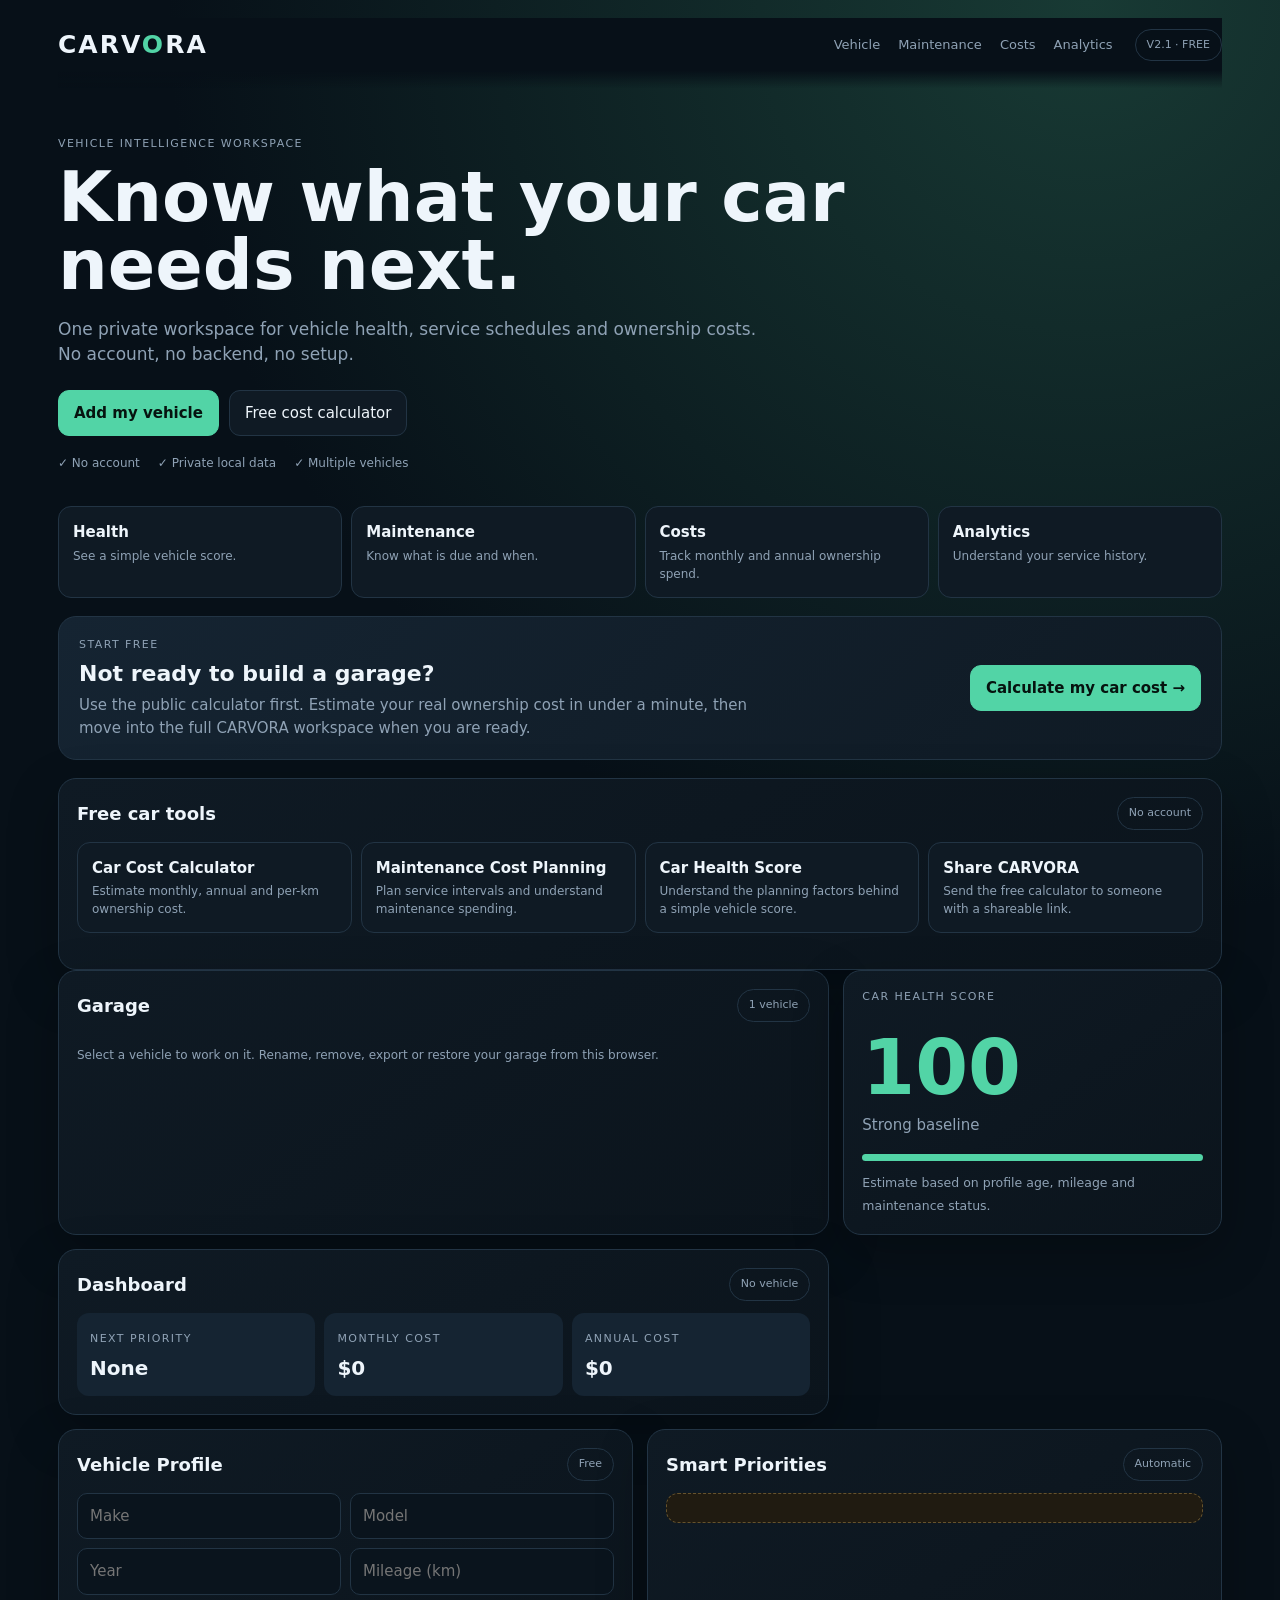
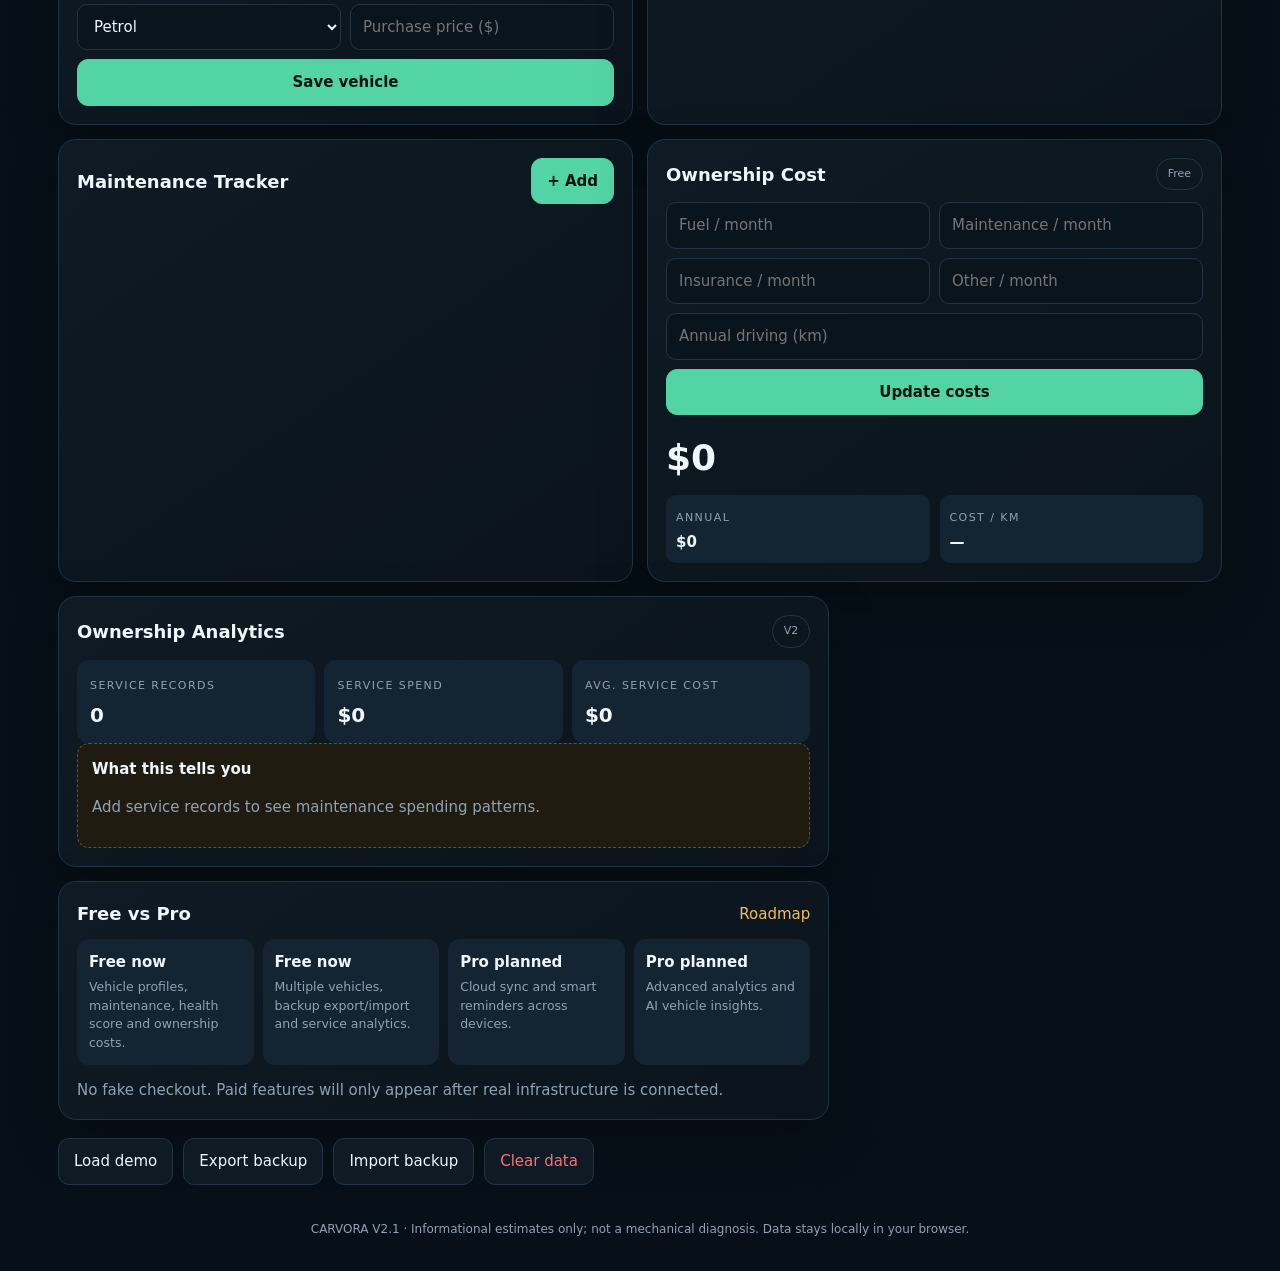
==== index.html @ cd619a5d "Add internal free tools discovery section" ====
<!doctype html>
<html lang="en">
<head>
<meta charset="utf-8"><meta name="viewport" content="width=device-width,initial-scale=1"><meta name="theme-color" content="#071018">
<meta name="description" content="CARVORA vehicle intelligence: free car cost calculator, health score, maintenance planning and ownership analytics."><meta property="og:title" content="CARVORA — Vehicle Intelligence"><meta property="og:description" content="Know what your car needs next. Track maintenance, costs and vehicle health privately."><title>CARVORA — Vehicle Intelligence</title><link rel="stylesheet" href="styles.css">
</head><body><div class="wrap">
<header class="top"><a class="brand" href="#top">CARV<span>O</span>RA</a><nav><a href="#vehicle">Vehicle</a><a href="#maintenance">Maintenance</a><a href="#calculator">Costs</a><a href="#analytics">Analytics</a></nav><div class="badge">V2.1 · FREE</div></header>
<section class="hero" id="top"><div class="eyebrow">Vehicle intelligence workspace</div><h1>Know what your car needs next.</h1><p>One private workspace for vehicle health, service schedules and ownership costs. No account, no backend, no setup.</p><div class="actions"><button class="btn primary" id="addVehicle">Add my vehicle</button><a class="btn" href="calculator.html">Free cost calculator</a></div><div class="trust"><span>✓ No account</span><span>✓ Private local data</span><span>✓ Multiple vehicles</span></div></section>
<section class="value-strip"><div><b>Health</b><span>See a simple vehicle score.</span></div><div><b>Maintenance</b><span>Know what is due and when.</span></div><div><b>Costs</b><span>Track monthly and annual ownership spend.</span></div><div><b>Analytics</b><span>Understand your service history.</span></div></section>
<section class="conversion"><div><div class="eyebrow">Start free</div><h2>Not ready to build a garage?</h2><p class="muted">Use the public calculator first. Estimate your real ownership cost in under a minute, then move into the full CARVORA workspace when you are ready.</p></div><a class="btn primary" href="calculator.html">Calculate my car cost →</a></section>
<section class="card wide" aria-labelledby="free-tools-title"><div class="section-head"><h2 id="free-tools-title">Free car tools</h2><span class="pill">No account</span></div><div class="value-strip"><div><b><a href="car-cost-calculator.html">Car Cost Calculator</a></b><span>Estimate monthly, annual and per-km ownership cost.</span></div><div><b><a href="maintenance-cost.html">Maintenance Cost Planning</a></b><span>Plan service intervals and understand maintenance spending.</span></div><div><b><a href="car-health-score.html">Car Health Score</a></b><span>Understand the planning factors behind a simple vehicle score.</span></div><div><b><a href="share.html">Share CARVORA</a></b><span>Send the free calculator to someone with a shareable link.</span></div></div></section>
<main class="grid">
<section class="card wide"><div class="section-head"><h2>Garage</h2><span class="pill" id="vehicleCount">1 vehicle</span></div><div class="garage" id="garageList"></div><div class="muted garage-hint">Select a vehicle to work on it. Rename, remove, export or restore your garage from this browser.</div></section>
<section class="card score"><div class="label">Car Health Score</div><div class="num good" id="score">100</div><div id="scoreText" class="muted">Strong baseline</div><div class="scorebar"><span id="scoreBar"></span></div><small class="muted">Estimate based on profile age, mileage and maintenance status.</small></section>
<section class="card wide"><div class="section-head"><h2>Dashboard</h2><span class="pill" id="activeVehicle">No vehicle</span></div><div class="metrics"><div class="metric"><span class="label">Next priority</span><strong id="nextService">None</strong></div><div class="metric"><span class="label">Monthly cost</span><strong id="monthly">$0</strong></div><div class="metric"><span class="label">Annual cost</span><strong id="annualCost">$0</strong></div></div><div class="list" id="priorityList"></div></section>
<section class="card half" id="vehicle"><div class="section-head"><h2>Vehicle Profile</h2><span class="pill">Free</span></div><form class="form" id="vehicleForm"><input id="make" placeholder="Make" required><input id="model" placeholder="Model" required><input id="year" type="number" min="1950" max="2100" placeholder="Year" required><input id="mileage" type="number" min="0" placeholder="Mileage (km)" required><select id="fuelType"><option>Petrol</option><option>Diesel</option><option>Hybrid</option><option>Electric</option></select><input id="purchasePrice" type="number" min="0" placeholder="Purchase price ($)"><button class="btn primary full" type="submit">Save vehicle</button></form></section>
<section class="card half"><div class="section-head"><h2>Smart Priorities</h2><span class="pill">Automatic</span></div><div id="priorityList2" class="probox"></div></section>
<section class="card half" id="maintenance"><div class="section-head"><h2>Maintenance Tracker</h2><button class="btn primary" id="addMaintenance">+ Add</button></div><div class="list" id="maintenanceList"></div></section>
<section class="card half" id="calculator"><div class="section-head"><h2>Ownership Cost</h2><span class="pill">Free</span></div><form class="form" id="costForm"><input id="fuel" type="number" min="0" placeholder="Fuel / month"><input id="service" type="number" min="0" placeholder="Maintenance / month"><input id="insurance" type="number" min="0" placeholder="Insurance / month"><input id="other" type="number" min="0" placeholder="Other / month"><input id="annualKm" class="full" type="number" min="0" placeholder="Annual driving (km)"><button class="btn primary full" type="submit">Update costs</button></form><div class="cost" id="total">$0</div><div class="cost-grid"><div><span class="label">Annual</span><b id="annualCost2">$0</b></div><div><span class="label">Cost / km</span><b id="costPerKm">—</b></div></div></section>
<section class="card wide" id="analytics"><div class="section-head"><h2>Ownership Analytics</h2><span class="pill">V2</span></div><div class="metrics"><div class="metric"><span class="label">Service records</span><strong id="recordCount">0</strong></div><div class="metric"><span class="label">Service spend</span><strong id="serviceSpend">$0</strong></div><div class="metric"><span class="label">Avg. service cost</span><strong id="avgService">$0</strong></div></div><div class="probox"><b>What this tells you</b><p class="muted" id="analyticsText">Add service records to see maintenance spending patterns.</p></div></section>
<section class="card wide"><div class="section-head"><h2>Free vs Pro</h2><span class="pro">Roadmap</span></div><div class="pro-grid"><div><b>Free now</b><small>Vehicle profiles, maintenance, health score and ownership costs.</small></div><div><b>Free now</b><small>Multiple vehicles, backup export/import and service analytics.</small></div><div><b>Pro planned</b><small>Cloud sync and smart reminders across devices.</small></div><div><b>Pro planned</b><small>Advanced analytics and AI vehicle insights.</small></div></div><p class="muted pro-note">No fake checkout. Paid features will only appear after real infrastructure is connected.</p></section>
</main><div class="actions utility"><button class="btn" id="resetDemo">Load demo</button><button class="btn" id="exportData">Export backup</button><button class="btn" id="importData">Import backup</button><input id="importFile" type="file" accept="application/json" hidden><button class="btn dangerBtn" id="clearData">Clear data</button></div><footer>CARVORA V2.1 · Informational estimates only; not a mechanical diagnosis. Data stays locally in your browser.</footer></div>
<div class="modal" id="maintenanceModal" aria-hidden="true"><div class="modal-card"><div class="section-head"><h2>Maintenance record</h2><button class="btn" type="button" onclick="closeMaintenance()">×</button></div><form class="form" id="maintenanceForm"><input type="hidden" id="mIndex"><input id="mName" class="full" placeholder="Service name" required><input id="mDate" type="date" required><input id="mMileage" type="number" min="0" placeholder="Service mileage"><input id="mIntervalKm" type="number" min="0" placeholder="Repeat every km"><input id="mIntervalMonths" type="number" min="0" placeholder="Repeat every months"><input id="mCost" type="number" min="0" placeholder="Cost ($)"><input id="mNotes" class="full" placeholder="Notes"><div class="modal-actions full"><button class="btn" id="cancelMaintenance" type="button">Cancel</button><button class="btn primary" type="submit">Save record</button></div></form></div></div><div id="toast" class="toast" role="status" aria-live="polite"></div><script src="app.js"></script></body></html>
---- styles.css ----
:root{--bg:#071018;--panel:#0f1a24;--panel2:#152432;--text:#eef5fb;--muted:#8fa2b5;--accent:#52d4a6;--warn:#f2bd61;--danger:#f27676;--line:#223444;--shadow:0 18px 50px #0004}*{box-sizing:border-box}html{scroll-behavior:smooth}body{margin:0;background:radial-gradient(circle at 85% 0,#183a34 0,transparent 30%),var(--bg);color:var(--text);font:15px/1.5 Inter,system-ui,-apple-system,BlinkMacSystemFont,"Segoe UI",sans-serif}button,input,select{font:inherit}button{cursor:pointer}a{color:inherit;text-decoration:none}.wrap{max-width:1200px;margin:auto;padding:18px}.top{display:flex;align-items:center;gap:22px;padding:8px 0 24px;position:sticky;top:0;background:linear-gradient(var(--bg) 75%,transparent);z-index:5}.brand{font-size:25px;font-weight:900;letter-spacing:.08em;margin-right:auto}.brand span{color:var(--accent)}nav{display:flex;gap:18px;color:var(--muted);font-size:13px}nav a:hover{color:var(--text)}.badge,.pill{border:1px solid var(--line);border-radius:999px;padding:7px 11px;color:var(--muted);font-size:11px;white-space:nowrap}.hero{padding:48px 0 34px}.eyebrow,.label{color:var(--muted);font-size:11px;text-transform:uppercase;letter-spacing:.13em}.hero h1{font-size:clamp(40px,7vw,70px);line-height:.97;max-width:850px;margin:12px 0}.hero p{color:var(--muted);max-width:700px;font-size:17px}.actions{display:flex;gap:10px;flex-wrap:wrap;margin-top:22px}.btn{border:1px solid var(--line);background:var(--panel);color:var(--text);padding:11px 15px;border-radius:11px;transition:transform .15s,border-color .15s}.btn:hover{transform:translateY(-1px);border-color:#38556b}.btn.primary{background:var(--accent);border-color:var(--accent);color:#06130f;font-weight:800}.dangerBtn{color:var(--danger)}.trust{display:flex;gap:18px;flex-wrap:wrap;margin-top:18px;color:var(--muted);font-size:12px}.value-strip{display:grid;grid-template-columns:repeat(4,1fr);gap:9px;margin:0 0 18px}.value-strip>div{background:var(--panel);border:1px solid var(--line);border-radius:13px;padding:14px}.value-strip b,.value-strip span{display:block}.value-strip span{color:var(--muted);font-size:12px;margin-top:3px}.conversion{display:flex;align-items:center;justify-content:space-between;gap:20px;margin:0 0 18px;padding:20px;background:linear-gradient(135deg,var(--panel2),var(--panel));border:1px solid var(--line);border-radius:18px}.conversion h2{margin:4px 0;font-size:22px}.conversion p{max-width:700px;margin:4px 0 0}.grid{display:grid;grid-template-columns:repeat(12,1fr);gap:14px}.card{grid-column:span 4;background:linear-gradient(145deg,var(--panel),#0b141c);border:1px solid var(--line);border-radius:18px;padding:18px;box-shadow:var(--shadow)}.card.wide{grid-column:span 8}.card.half{grid-column:span 6}.score{min-height:250px}.score .num{font-size:76px;font-weight:900;line-height:1;margin:24px 0 8px}.good{color:var(--accent)}.warn{color:var(--warn)}.danger{color:var(--danger)}.scorebar{height:7px;background:var(--panel2);border-radius:99px;overflow:hidden;margin:18px 0 10px}.scorebar span{display:block;height:100%;width:100%;background:var(--accent);transition:width .35s}.card h2{font-size:18px;margin:0}.metrics{display:grid;grid-template-columns:repeat(3,1fr);gap:9px}.metric{background:var(--panel2);border-radius:12px;padding:13px}.metric strong{display:block;font-size:20px;margin-top:5px;overflow:hidden;text-overflow:ellipsis;white-space:nowrap}.list{display:grid}.row{display:flex;justify-content:space-between;align-items:center;gap:12px;padding:11px 0;border-bottom:1px solid var(--line)}.row:last-child{border-bottom:0}.rowActions{display:flex;align-items:center;gap:6px;flex-wrap:wrap;justify-content:flex-end}.row .btn{padding:6px 9px;font-size:11px}.status{border-radius:8px;padding:4px 8px;font-size:10px;background:#183b33;color:var(--accent);white-space:nowrap}.status.warn{background:#3b301d;color:var(--warn)}.status.danger{background:#412326;color:var(--danger)}.form{display:grid;grid-template-columns:repeat(2,1fr);gap:9px}.form input,.form select{width:100%;padding:11px 12px;background:#0a141d;color:var(--text);border:1px solid var(--line);border-radius:10px;outline:0}.form input:focus,.form select:focus{border-color:var(--accent)}.full{grid-column:1/-1}.section-head{display:flex;justify-content:space-between;align-items:center;gap:10px;margin-bottom:12px}.cost{font-size:36px;font-weight:900;margin-top:16px}.cost-grid{display:grid;grid-template-columns:1fr 1fr;gap:10px;margin-top:10px}.cost-grid>div{background:var(--panel2);padding:10px;border-radius:10px}.cost-grid b{display:block;margin-top:3px}.muted{color:var(--muted)}.empty{padding:20px 0;color:var(--muted);text-align:center}.probox{border:1px dashed #65522c;background:#201b11;border-radius:12px;padding:14px}.pro{color:var(--warn)}.pro-grid{display:grid;grid-template-columns:repeat(4,1fr);gap:9px}.pro-grid>div{background:var(--panel2);border-radius:12px;padding:12px}.pro-grid b,.pro-grid small{display:block}.pro-grid small{color:var(--muted);margin-top:4px}.pro-note{margin:14px 0 0}.garage{display:flex;gap:8px;flex-wrap:wrap}.garage-item{display:flex;gap:6px;align-items:center;padding:6px;background:var(--panel2);border-radius:13px;border:1px solid var(--line)}.garage-item .btn{padding:8px 10px}.garage-hint{font-size:12px;margin-top:12px}.modal{position:fixed;inset:0;background:#0009;display:none;align-items:center;justify-content:center;padding:18px;z-index:10}.modal.open{display:flex}.modal-card{width:min(560px,100%);max-height:90vh;overflow:auto;background:var(--panel);border:1px solid var(--line);border-radius:18px;padding:20px}.modal-actions{display:flex;justify-content:flex-end;gap:8px;margin-top:15px}.utility{margin:18px 0 0}footer{padding:35px 0 15px;color:var(--muted);font-size:12px;text-align:center}.toast{position:fixed;bottom:18px;left:50%;transform:translateX(-50%) translateY(10px);background:var(--panel2);border:1px solid var(--line);border-radius:999px;padding:9px 14px;color:var(--text);font-size:12px;opacity:0;pointer-events:none;transition:.2s;z-index:20}.toast.show{opacity:1;transform:translateX(-50%) translateY(0)}@media(max-width:850px){nav{display:none}.value-strip{grid-template-columns:1fr 1fr}.conversion{align-items:flex-start;flex-direction:column}.card,.card.wide,.card.half{grid-column:1/-1}.metrics{grid-template-columns:1fr}.pro-grid{grid-template-columns:1fr 1fr}.hero{padding-top:28px}}@media(max-width:520px){.wrap{padding:14px}.top{padding-bottom:12px}.form{grid-template-columns:1fr}.hero h1{font-size:43px}.actions .btn{flex:1}.value-strip{grid-template-columns:1fr}.pro-grid{grid-template-columns:1fr}.row{align-items:flex-start;flex-direction:column}.rowActions{justify-content:flex-start}.score .num{font-size:64px}.garage-item{width:100%;flex-wrap:wrap}.garage-item .btn:first-child{flex:1;text-align:left}.conversion .btn{width:100%;text-align:center}}
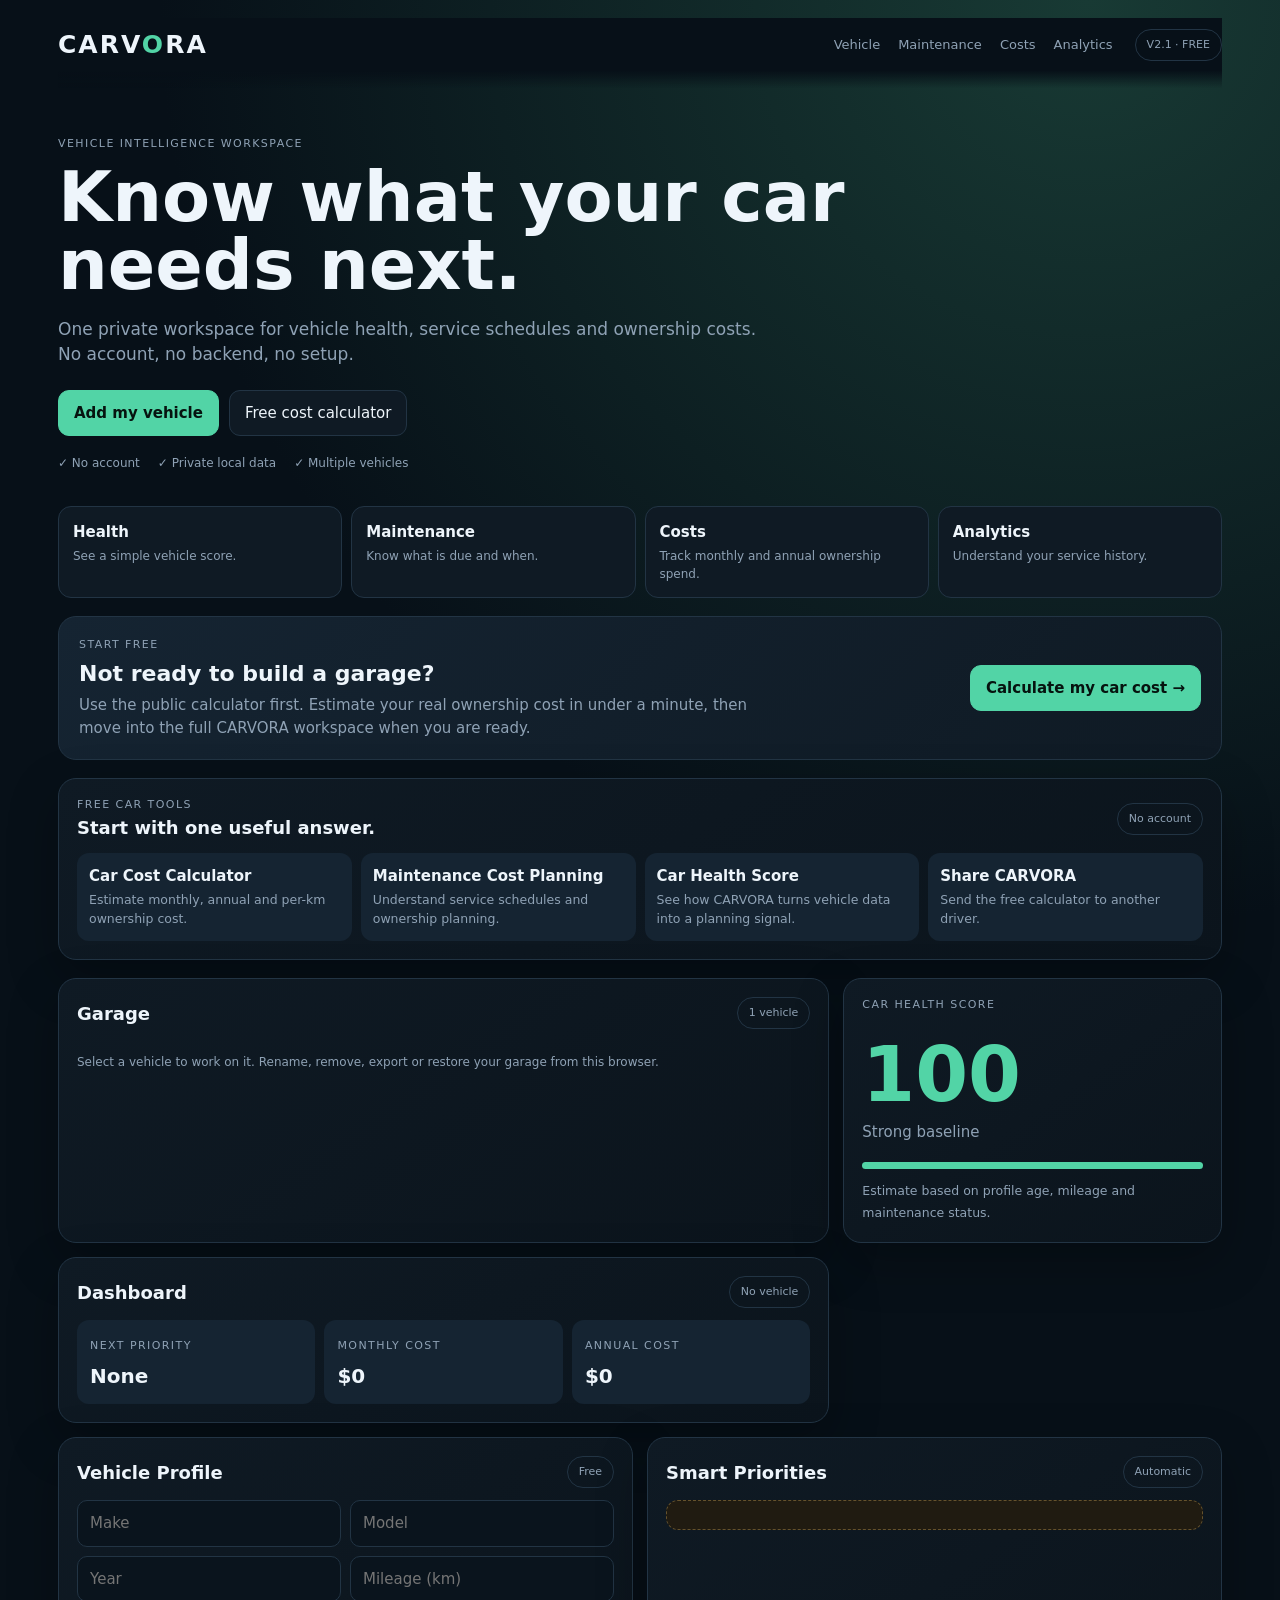
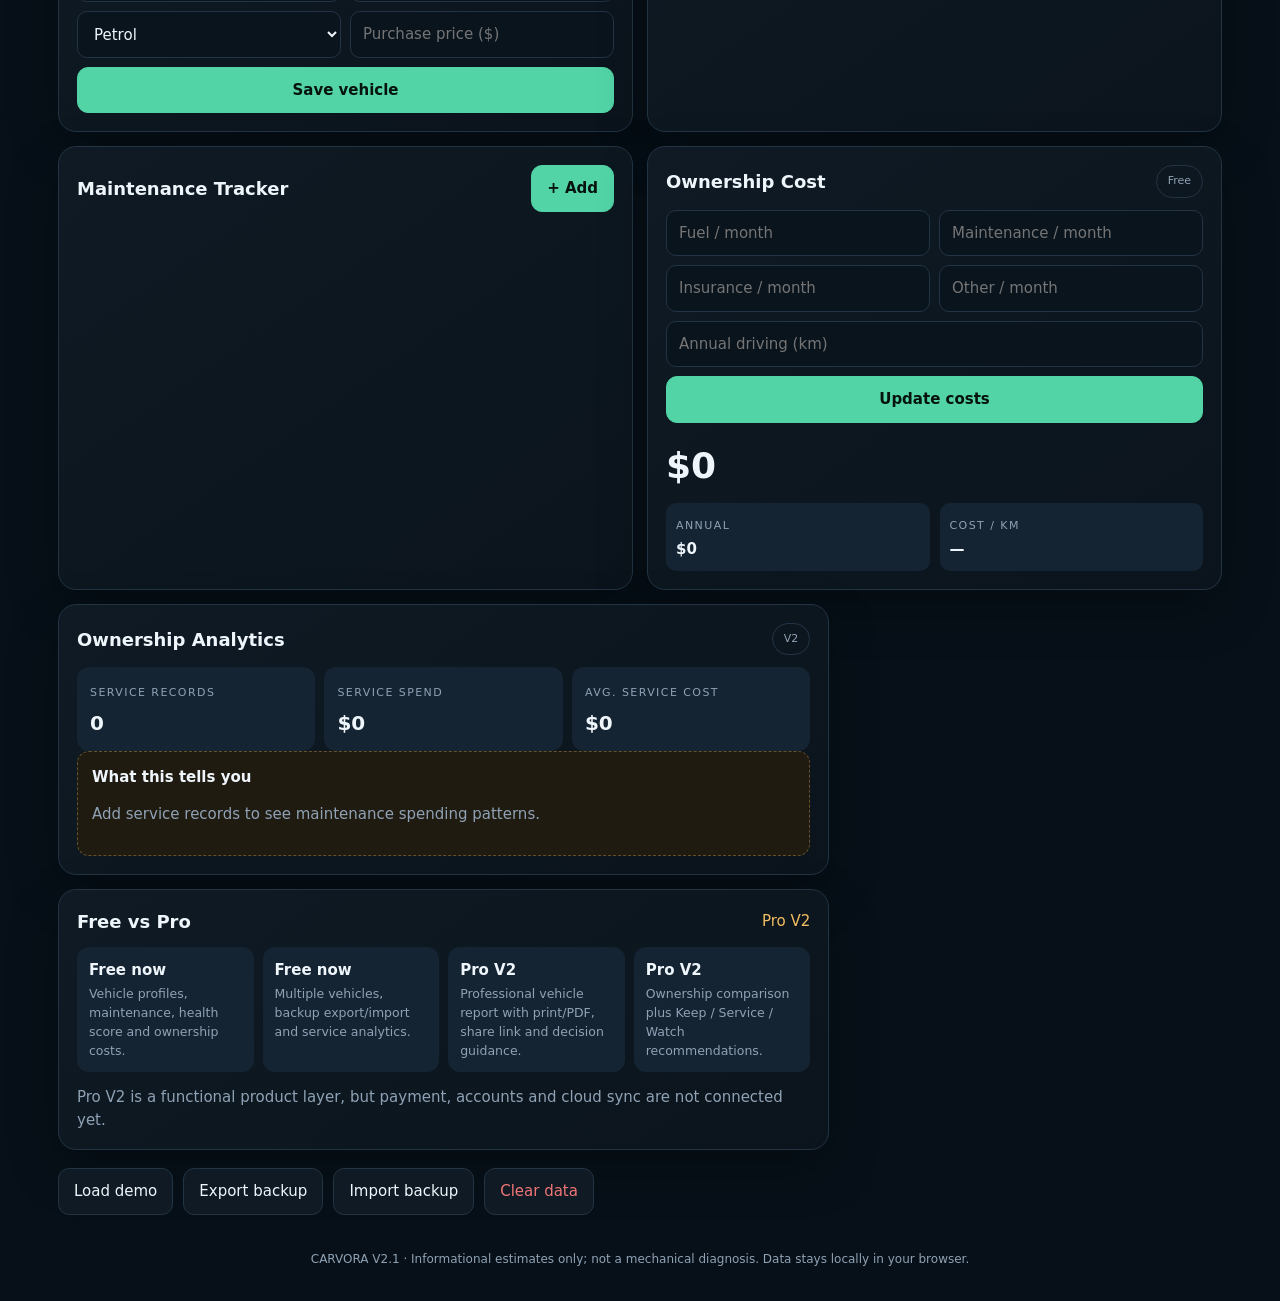
==== commit 34c25b55: "Connect Pro V2 report and comparison from garage" ====
--- a/index.html
+++ b/index.html
@@ -2,13 +2,13 @@
 <html lang="en">
 <head>
 <meta charset="utf-8"><meta name="viewport" content="width=device-width,initial-scale=1"><meta name="theme-color" content="#071018">
-<meta name="description" content="CARVORA vehicle intelligence: free car cost calculator, health score, maintenance planning and ownership analytics."><meta property="og:title" content="CARVORA — Vehicle Intelligence"><meta property="og:description" content="Know what your car needs next. Track maintenance, costs and vehicle health privately."><title>CARVORA — Vehicle Intelligence</title><link rel="stylesheet" href="styles.css">
+<meta name="description" content="CARVORA vehicle intelligence: health score, maintenance schedules, ownership costs, professional reports and vehicle comparisons."><meta property="og:title" content="CARVORA — Vehicle Intelligence"><meta property="og:description" content="Know what your car needs next. Track maintenance, costs and vehicle health privately."><title>CARVORA — Vehicle Intelligence</title><link rel="stylesheet" href="styles.css">
 </head><body><div class="wrap">
 <header class="top"><a class="brand" href="#top">CARV<span>O</span>RA</a><nav><a href="#vehicle">Vehicle</a><a href="#maintenance">Maintenance</a><a href="#calculator">Costs</a><a href="#analytics">Analytics</a></nav><div class="badge">V2.1 · FREE</div></header>
 <section class="hero" id="top"><div class="eyebrow">Vehicle intelligence workspace</div><h1>Know what your car needs next.</h1><p>One private workspace for vehicle health, service schedules and ownership costs. No account, no backend, no setup.</p><div class="actions"><button class="btn primary" id="addVehicle">Add my vehicle</button><a class="btn" href="calculator.html">Free cost calculator</a></div><div class="trust"><span>✓ No account</span><span>✓ Private local data</span><span>✓ Multiple vehicles</span></div></section>
 <section class="value-strip"><div><b>Health</b><span>See a simple vehicle score.</span></div><div><b>Maintenance</b><span>Know what is due and when.</span></div><div><b>Costs</b><span>Track monthly and annual ownership spend.</span></div><div><b>Analytics</b><span>Understand your service history.</span></div></section>
 <section class="conversion"><div><div class="eyebrow">Start free</div><h2>Not ready to build a garage?</h2><p class="muted">Use the public calculator first. Estimate your real ownership cost in under a minute, then move into the full CARVORA workspace when you are ready.</p></div><a class="btn primary" href="calculator.html">Calculate my car cost →</a></section>
-<section class="card wide" aria-labelledby="free-tools-title"><div class="section-head"><h2 id="free-tools-title">Free car tools</h2><span class="pill">No account</span></div><div class="value-strip"><div><b><a href="car-cost-calculator.html">Car Cost Calculator</a></b><span>Estimate monthly, annual and per-km ownership cost.</span></div><div><b><a href="maintenance-cost.html">Maintenance Cost Planning</a></b><span>Plan service intervals and understand maintenance spending.</span></div><div><b><a href="car-health-score.html">Car Health Score</a></b><span>Understand the planning factors behind a simple vehicle score.</span></div><div><b><a href="share.html">Share CARVORA</a></b><span>Send the free calculator to someone with a shareable link.</span></div></div></section>
+<section class="card wide" style="margin-bottom:18px"><div class="section-head"><div><div class="eyebrow">Free car tools</div><h2>Start with one useful answer.</h2></div><span class="pill">No account</span></div><div class="pro-grid"><div><b><a href="car-cost-calculator.html">Car Cost Calculator</a></b><small>Estimate monthly, annual and per-km ownership cost.</small></div><div><b><a href="maintenance-cost.html">Maintenance Cost Planning</a></b><small>Understand service schedules and ownership planning.</small></div><div><b><a href="car-health-score.html">Car Health Score</a></b><small>See how CARVORA turns vehicle data into a planning signal.</small></div><div><b><a href="share.html">Share CARVORA</a></b><small>Send the free calculator to another driver.</small></div></div></section>
 <main class="grid">
 <section class="card wide"><div class="section-head"><h2>Garage</h2><span class="pill" id="vehicleCount">1 vehicle</span></div><div class="garage" id="garageList"></div><div class="muted garage-hint">Select a vehicle to work on it. Rename, remove, export or restore your garage from this browser.</div></section>
 <section class="card score"><div class="label">Car Health Score</div><div class="num good" id="score">100</div><div id="scoreText" class="muted">Strong baseline</div><div class="scorebar"><span id="scoreBar"></span></div><small class="muted">Estimate based on profile age, mileage and maintenance status.</small></section>
@@ -18,6 +18,6 @@
 <section class="card half" id="maintenance"><div class="section-head"><h2>Maintenance Tracker</h2><button class="btn primary" id="addMaintenance">+ Add</button></div><div class="list" id="maintenanceList"></div></section>
 <section class="card half" id="calculator"><div class="section-head"><h2>Ownership Cost</h2><span class="pill">Free</span></div><form class="form" id="costForm"><input id="fuel" type="number" min="0" placeholder="Fuel / month"><input id="service" type="number" min="0" placeholder="Maintenance / month"><input id="insurance" type="number" min="0" placeholder="Insurance / month"><input id="other" type="number" min="0" placeholder="Other / month"><input id="annualKm" class="full" type="number" min="0" placeholder="Annual driving (km)"><button class="btn primary full" type="submit">Update costs</button></form><div class="cost" id="total">$0</div><div class="cost-grid"><div><span class="label">Annual</span><b id="annualCost2">$0</b></div><div><span class="label">Cost / km</span><b id="costPerKm">—</b></div></div></section>
 <section class="card wide" id="analytics"><div class="section-head"><h2>Ownership Analytics</h2><span class="pill">V2</span></div><div class="metrics"><div class="metric"><span class="label">Service records</span><strong id="recordCount">0</strong></div><div class="metric"><span class="label">Service spend</span><strong id="serviceSpend">$0</strong></div><div class="metric"><span class="label">Avg. service cost</span><strong id="avgService">$0</strong></div></div><div class="probox"><b>What this tells you</b><p class="muted" id="analyticsText">Add service records to see maintenance spending patterns.</p></div></section>
-<section class="card wide"><div class="section-head"><h2>Free vs Pro</h2><span class="pro">Roadmap</span></div><div class="pro-grid"><div><b>Free now</b><small>Vehicle profiles, maintenance, health score and ownership costs.</small></div><div><b>Free now</b><small>Multiple vehicles, backup export/import and service analytics.</small></div><div><b>Pro planned</b><small>Cloud sync and smart reminders across devices.</small></div><div><b>Pro planned</b><small>Advanced analytics and AI vehicle insights.</small></div></div><p class="muted pro-note">No fake checkout. Paid features will only appear after real infrastructure is connected.</p></section>
+<section class="card wide"><div class="section-head"><h2>Free vs Pro</h2><span class="pro">Pro V2</span></div><div class="pro-grid"><div><b>Free now</b><small>Vehicle profiles, maintenance, health score and ownership costs.</small></div><div><b>Free now</b><small>Multiple vehicles, backup export/import and service analytics.</small></div><div><b>Pro V2</b><small><a href="pro.html">Professional vehicle report</a> with print/PDF, share link and decision guidance.</small></div><div><b>Pro V2</b><small><a href="vehicle-report.html">Ownership comparison</a> plus Keep / Service / Watch recommendations.</small></div></div><p class="muted pro-note">Pro V2 is a functional product layer, but payment, accounts and cloud sync are not connected yet.</p></section>
 </main><div class="actions utility"><button class="btn" id="resetDemo">Load demo</button><button class="btn" id="exportData">Export backup</button><button class="btn" id="importData">Import backup</button><input id="importFile" type="file" accept="application/json" hidden><button class="btn dangerBtn" id="clearData">Clear data</button></div><footer>CARVORA V2.1 · Informational estimates only; not a mechanical diagnosis. Data stays locally in your browser.</footer></div>
 <div class="modal" id="maintenanceModal" aria-hidden="true"><div class="modal-card"><div class="section-head"><h2>Maintenance record</h2><button class="btn" type="button" onclick="closeMaintenance()">×</button></div><form class="form" id="maintenanceForm"><input type="hidden" id="mIndex"><input id="mName" class="full" placeholder="Service name" required><input id="mDate" type="date" required><input id="mMileage" type="number" min="0" placeholder="Service mileage"><input id="mIntervalKm" type="number" min="0" placeholder="Repeat every km"><input id="mIntervalMonths" type="number" min="0" placeholder="Repeat every months"><input id="mCost" type="number" min="0" placeholder="Cost ($)"><input id="mNotes" class="full" placeholder="Notes"><div class="modal-actions full"><button class="btn" id="cancelMaintenance" type="button">Cancel</button><button class="btn primary" type="submit">Save record</button></div></form></div></div><div id="toast" class="toast" role="status" aria-live="polite"></div><script src="app.js"></script></body></html>
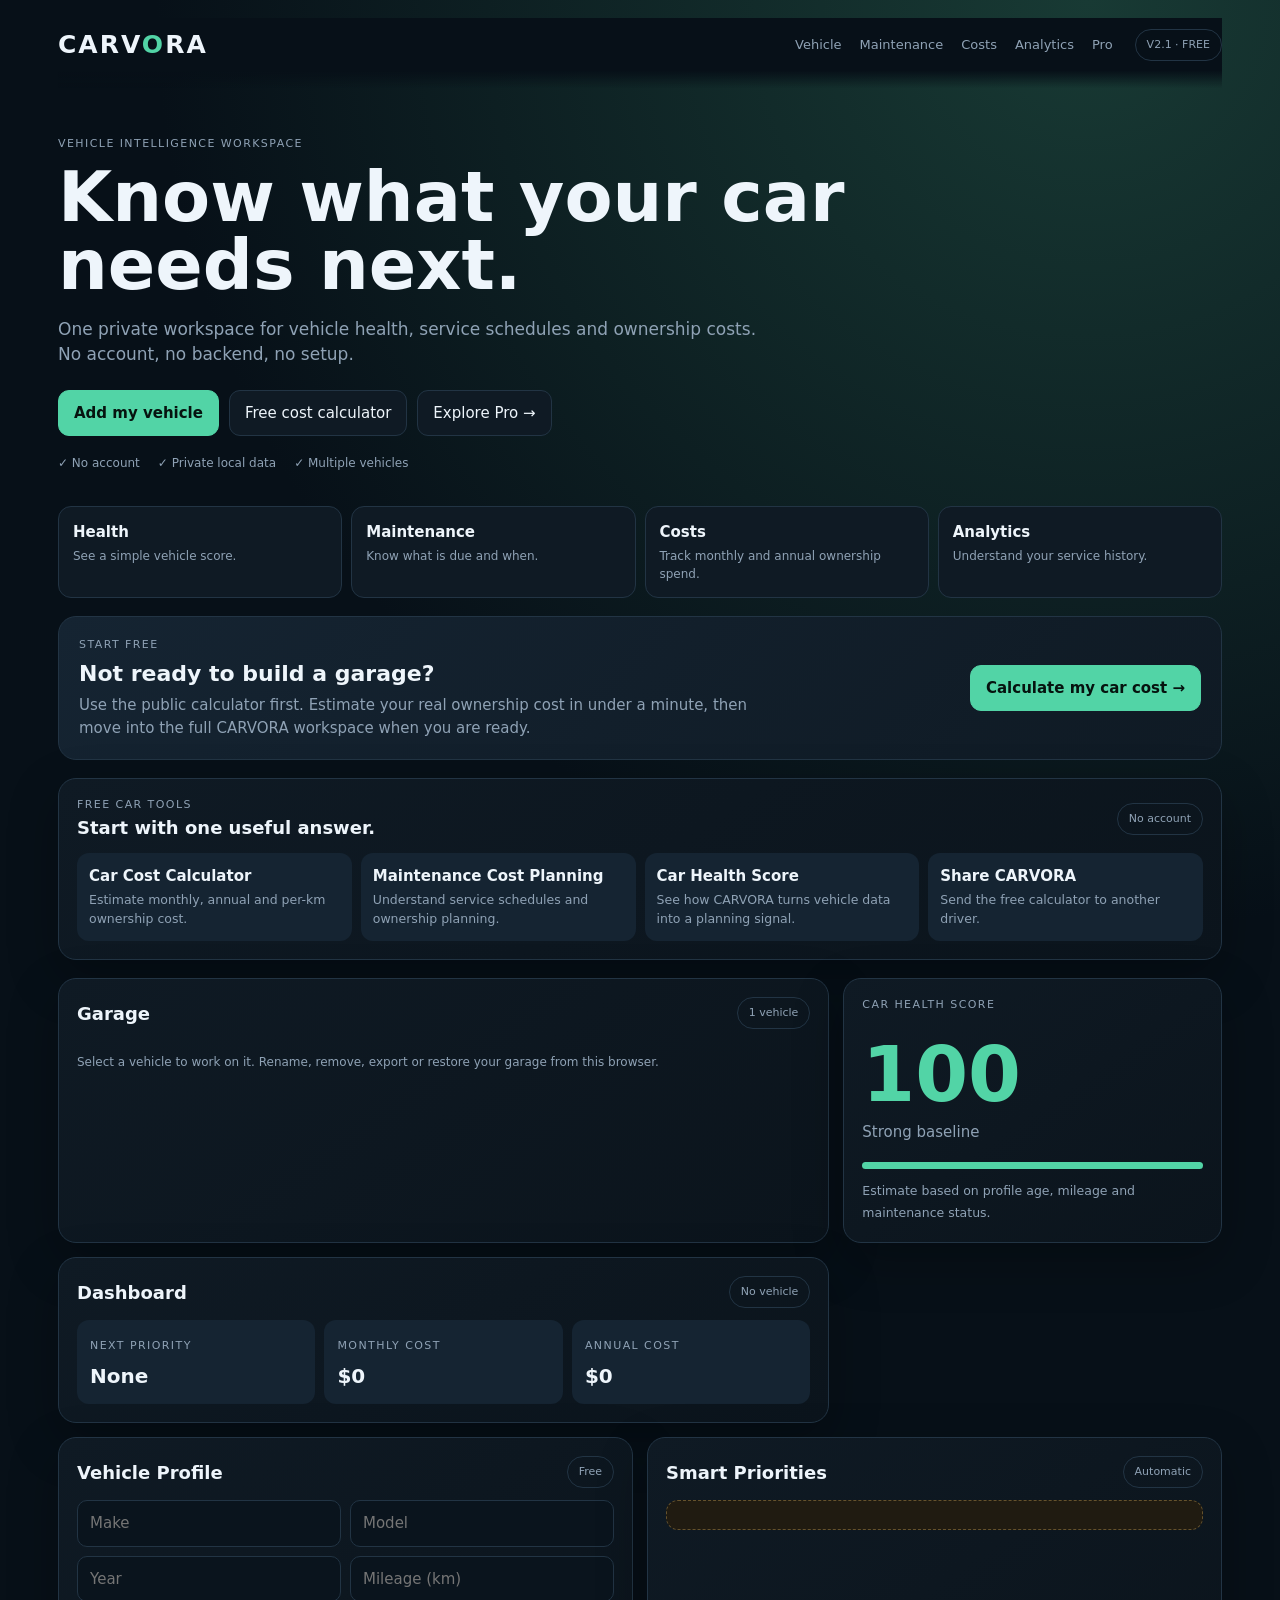
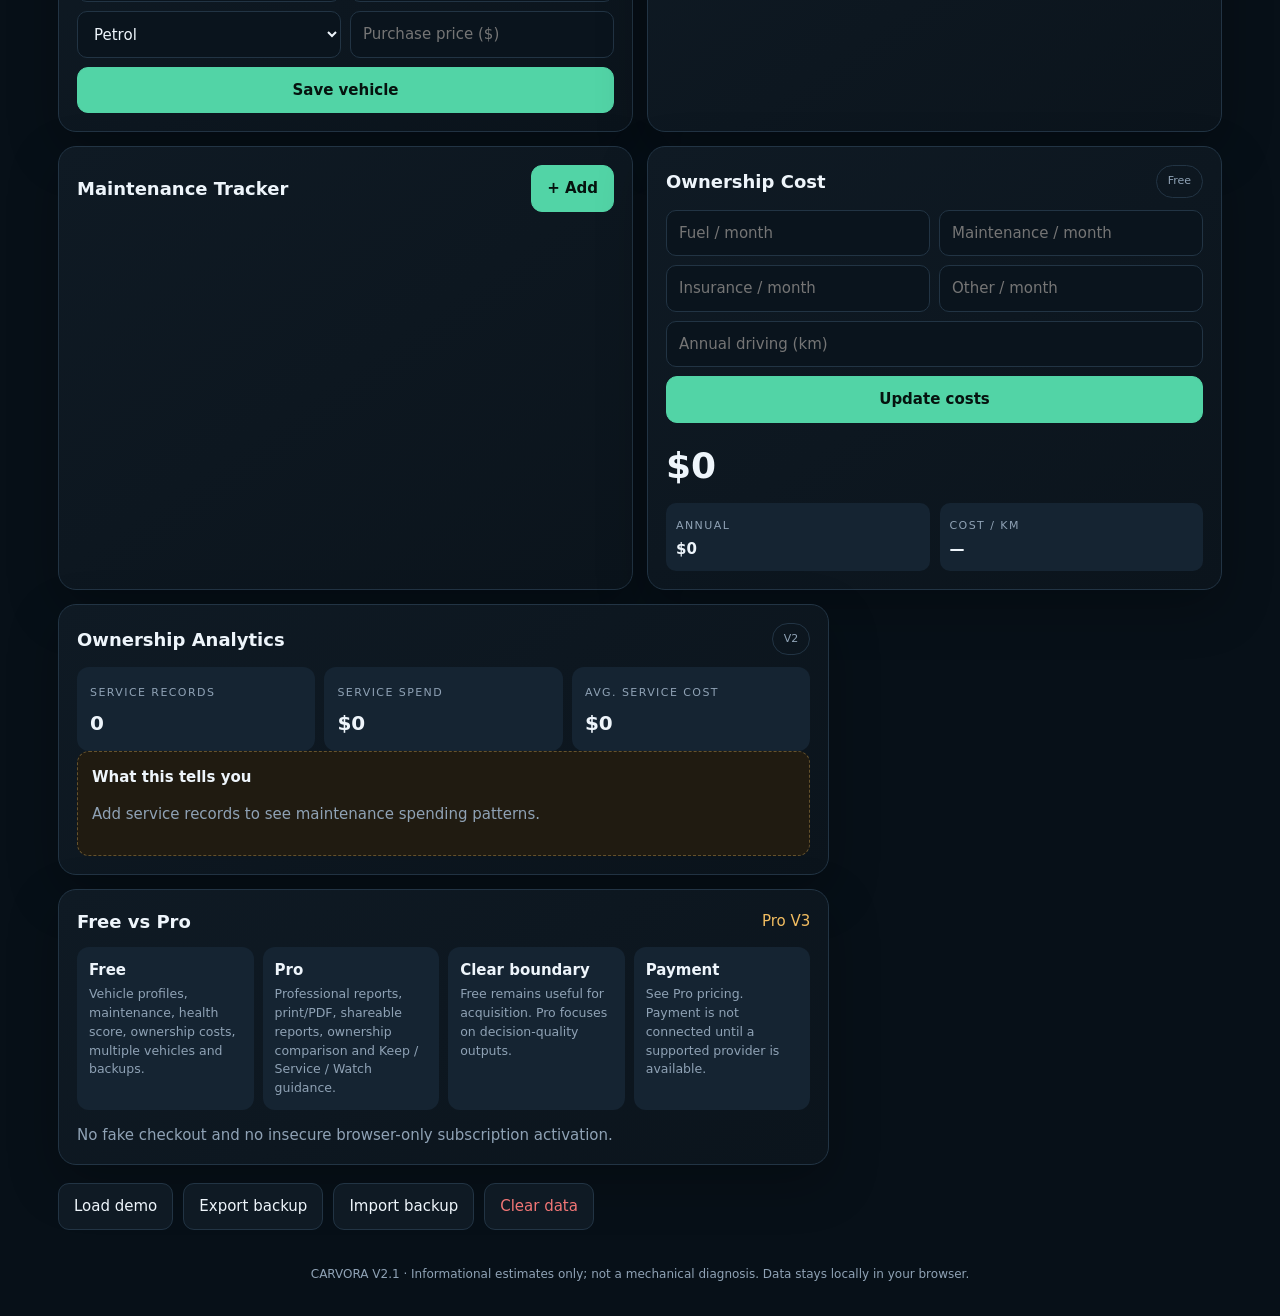
==== commit 293c4342: "Connect CARVORA homepage to Pro V3" ====
--- a/index.html
+++ b/index.html
@@ -4,8 +4,8 @@
 <meta charset="utf-8"><meta name="viewport" content="width=device-width,initial-scale=1"><meta name="theme-color" content="#071018">
 <meta name="description" content="CARVORA vehicle intelligence: health score, maintenance schedules, ownership costs, professional reports and vehicle comparisons."><meta property="og:title" content="CARVORA — Vehicle Intelligence"><meta property="og:description" content="Know what your car needs next. Track maintenance, costs and vehicle health privately."><title>CARVORA — Vehicle Intelligence</title><link rel="stylesheet" href="styles.css">
 </head><body><div class="wrap">
-<header class="top"><a class="brand" href="#top">CARV<span>O</span>RA</a><nav><a href="#vehicle">Vehicle</a><a href="#maintenance">Maintenance</a><a href="#calculator">Costs</a><a href="#analytics">Analytics</a></nav><div class="badge">V2.1 · FREE</div></header>
-<section class="hero" id="top"><div class="eyebrow">Vehicle intelligence workspace</div><h1>Know what your car needs next.</h1><p>One private workspace for vehicle health, service schedules and ownership costs. No account, no backend, no setup.</p><div class="actions"><button class="btn primary" id="addVehicle">Add my vehicle</button><a class="btn" href="calculator.html">Free cost calculator</a></div><div class="trust"><span>✓ No account</span><span>✓ Private local data</span><span>✓ Multiple vehicles</span></div></section>
+<header class="top"><a class="brand" href="#top">CARV<span>O</span>RA</a><nav><a href="#vehicle">Vehicle</a><a href="#maintenance">Maintenance</a><a href="#calculator">Costs</a><a href="#analytics">Analytics</a><a href="pro.html">Pro</a></nav><div class="badge">V2.1 · FREE</div></header>
+<section class="hero" id="top"><div class="eyebrow">Vehicle intelligence workspace</div><h1>Know what your car needs next.</h1><p>One private workspace for vehicle health, service schedules and ownership costs. No account, no backend, no setup.</p><div class="actions"><button class="btn primary" id="addVehicle">Add my vehicle</button><a class="btn" href="calculator.html">Free cost calculator</a><a class="btn" href="pro.html">Explore Pro →</a></div><div class="trust"><span>✓ No account</span><span>✓ Private local data</span><span>✓ Multiple vehicles</span></div></section>
 <section class="value-strip"><div><b>Health</b><span>See a simple vehicle score.</span></div><div><b>Maintenance</b><span>Know what is due and when.</span></div><div><b>Costs</b><span>Track monthly and annual ownership spend.</span></div><div><b>Analytics</b><span>Understand your service history.</span></div></section>
 <section class="conversion"><div><div class="eyebrow">Start free</div><h2>Not ready to build a garage?</h2><p class="muted">Use the public calculator first. Estimate your real ownership cost in under a minute, then move into the full CARVORA workspace when you are ready.</p></div><a class="btn primary" href="calculator.html">Calculate my car cost →</a></section>
 <section class="card wide" style="margin-bottom:18px"><div class="section-head"><div><div class="eyebrow">Free car tools</div><h2>Start with one useful answer.</h2></div><span class="pill">No account</span></div><div class="pro-grid"><div><b><a href="car-cost-calculator.html">Car Cost Calculator</a></b><small>Estimate monthly, annual and per-km ownership cost.</small></div><div><b><a href="maintenance-cost.html">Maintenance Cost Planning</a></b><small>Understand service schedules and ownership planning.</small></div><div><b><a href="car-health-score.html">Car Health Score</a></b><small>See how CARVORA turns vehicle data into a planning signal.</small></div><div><b><a href="share.html">Share CARVORA</a></b><small>Send the free calculator to another driver.</small></div></div></section>
@@ -18,6 +18,6 @@
 <section class="card half" id="maintenance"><div class="section-head"><h2>Maintenance Tracker</h2><button class="btn primary" id="addMaintenance">+ Add</button></div><div class="list" id="maintenanceList"></div></section>
 <section class="card half" id="calculator"><div class="section-head"><h2>Ownership Cost</h2><span class="pill">Free</span></div><form class="form" id="costForm"><input id="fuel" type="number" min="0" placeholder="Fuel / month"><input id="service" type="number" min="0" placeholder="Maintenance / month"><input id="insurance" type="number" min="0" placeholder="Insurance / month"><input id="other" type="number" min="0" placeholder="Other / month"><input id="annualKm" class="full" type="number" min="0" placeholder="Annual driving (km)"><button class="btn primary full" type="submit">Update costs</button></form><div class="cost" id="total">$0</div><div class="cost-grid"><div><span class="label">Annual</span><b id="annualCost2">$0</b></div><div><span class="label">Cost / km</span><b id="costPerKm">—</b></div></div></section>
 <section class="card wide" id="analytics"><div class="section-head"><h2>Ownership Analytics</h2><span class="pill">V2</span></div><div class="metrics"><div class="metric"><span class="label">Service records</span><strong id="recordCount">0</strong></div><div class="metric"><span class="label">Service spend</span><strong id="serviceSpend">$0</strong></div><div class="metric"><span class="label">Avg. service cost</span><strong id="avgService">$0</strong></div></div><div class="probox"><b>What this tells you</b><p class="muted" id="analyticsText">Add service records to see maintenance spending patterns.</p></div></section>
-<section class="card wide"><div class="section-head"><h2>Free vs Pro</h2><span class="pro">Pro V2</span></div><div class="pro-grid"><div><b>Free now</b><small>Vehicle profiles, maintenance, health score and ownership costs.</small></div><div><b>Free now</b><small>Multiple vehicles, backup export/import and service analytics.</small></div><div><b>Pro V2</b><small><a href="pro.html">Professional vehicle report</a> with print/PDF, share link and decision guidance.</small></div><div><b>Pro V2</b><small><a href="vehicle-report.html">Ownership comparison</a> plus Keep / Service / Watch recommendations.</small></div></div><p class="muted pro-note">Pro V2 is a functional product layer, but payment, accounts and cloud sync are not connected yet.</p></section>
+<section class="card wide"><div class="section-head"><h2>Free vs Pro</h2><span class="pro">Pro V3</span></div><div class="pro-grid"><div><b>Free</b><small>Vehicle profiles, maintenance, health score, ownership costs, multiple vehicles and backups.</small></div><div><b>Pro</b><small>Professional reports, print/PDF, shareable reports, ownership comparison and Keep / Service / Watch guidance.</small></div><div><b>Clear boundary</b><small>Free remains useful for acquisition. Pro focuses on decision-quality outputs.</small></div><div><b>Payment</b><small><a href="pro.html">See Pro pricing</a>. Payment is not connected until a supported provider is available.</small></div></div><p class="muted pro-note">No fake checkout and no insecure browser-only subscription activation.</p></section>
 </main><div class="actions utility"><button class="btn" id="resetDemo">Load demo</button><button class="btn" id="exportData">Export backup</button><button class="btn" id="importData">Import backup</button><input id="importFile" type="file" accept="application/json" hidden><button class="btn dangerBtn" id="clearData">Clear data</button></div><footer>CARVORA V2.1 · Informational estimates only; not a mechanical diagnosis. Data stays locally in your browser.</footer></div>
 <div class="modal" id="maintenanceModal" aria-hidden="true"><div class="modal-card"><div class="section-head"><h2>Maintenance record</h2><button class="btn" type="button" onclick="closeMaintenance()">×</button></div><form class="form" id="maintenanceForm"><input type="hidden" id="mIndex"><input id="mName" class="full" placeholder="Service name" required><input id="mDate" type="date" required><input id="mMileage" type="number" min="0" placeholder="Service mileage"><input id="mIntervalKm" type="number" min="0" placeholder="Repeat every km"><input id="mIntervalMonths" type="number" min="0" placeholder="Repeat every months"><input id="mCost" type="number" min="0" placeholder="Cost ($)"><input id="mNotes" class="full" placeholder="Notes"><div class="modal-actions full"><button class="btn" id="cancelMaintenance" type="button">Cancel</button><button class="btn primary" type="submit">Save record</button></div></form></div></div><div id="toast" class="toast" role="status" aria-live="polite"></div><script src="app.js"></script></body></html>
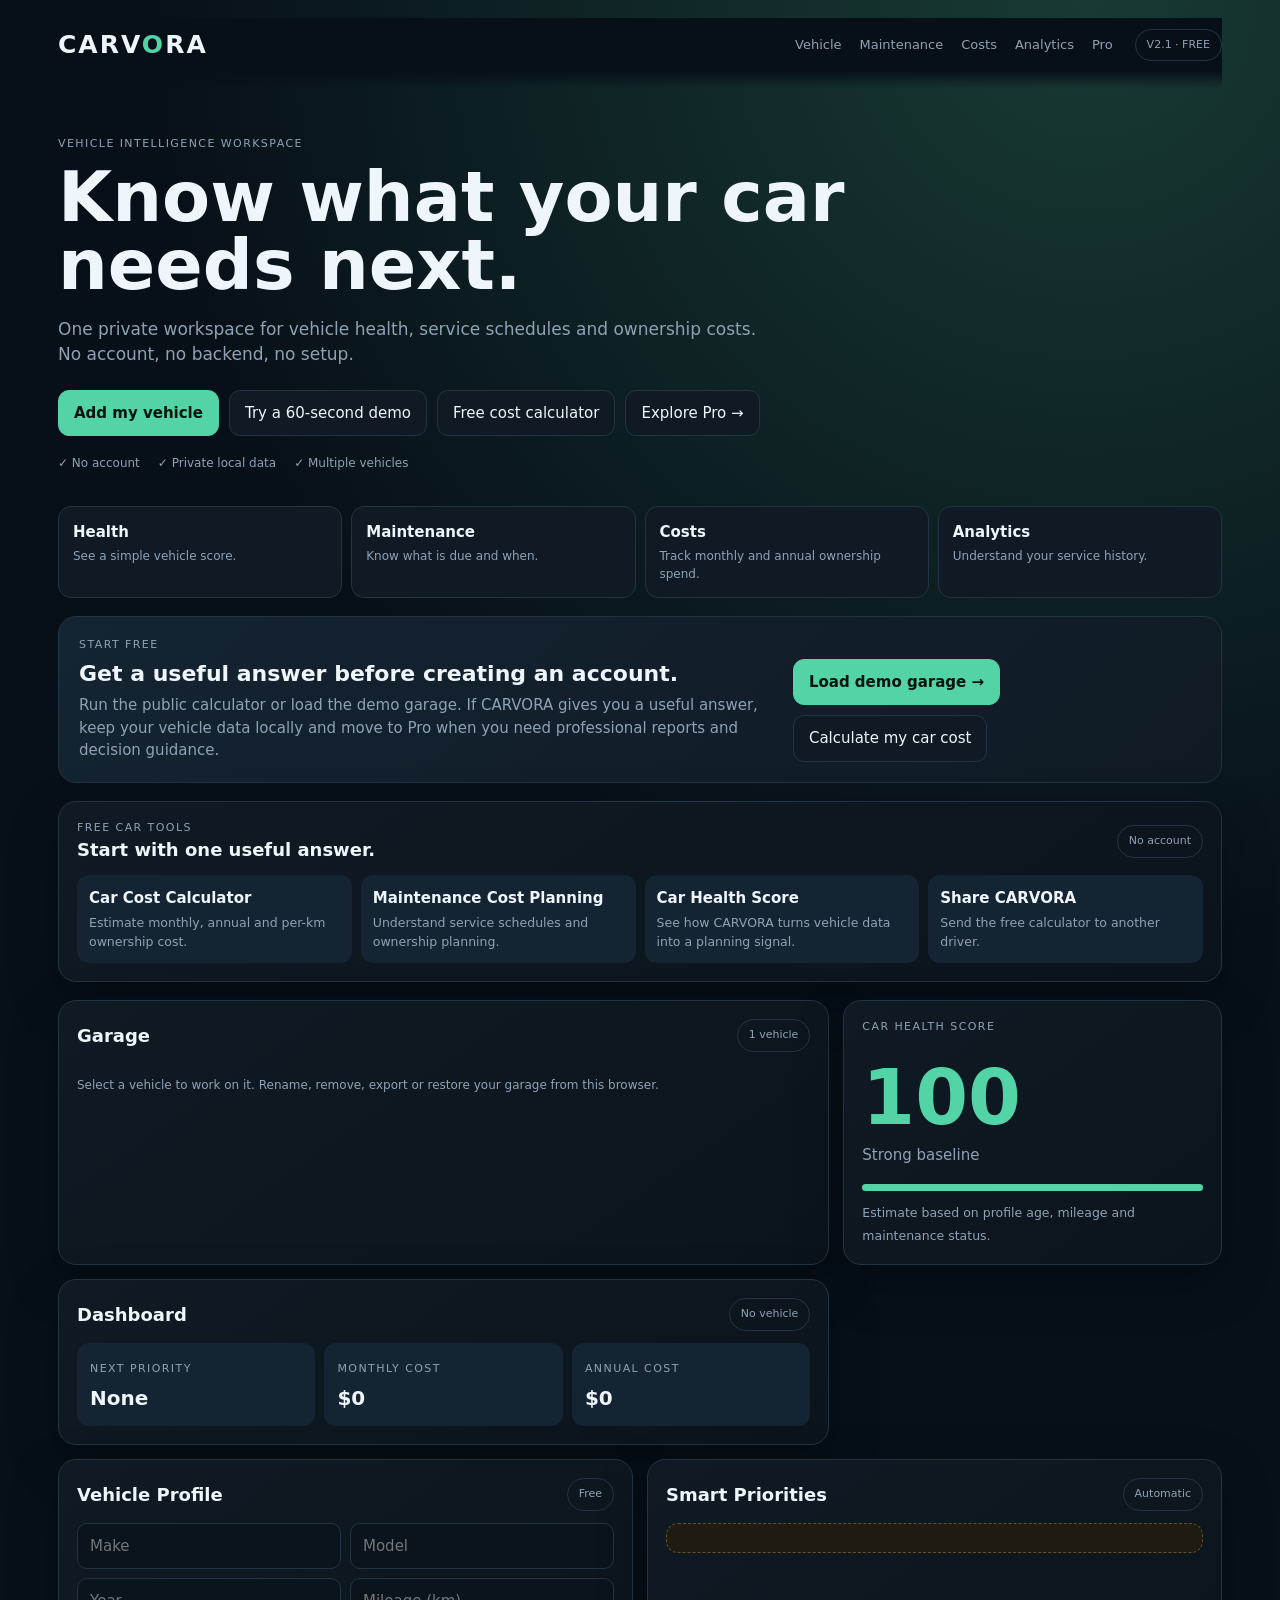
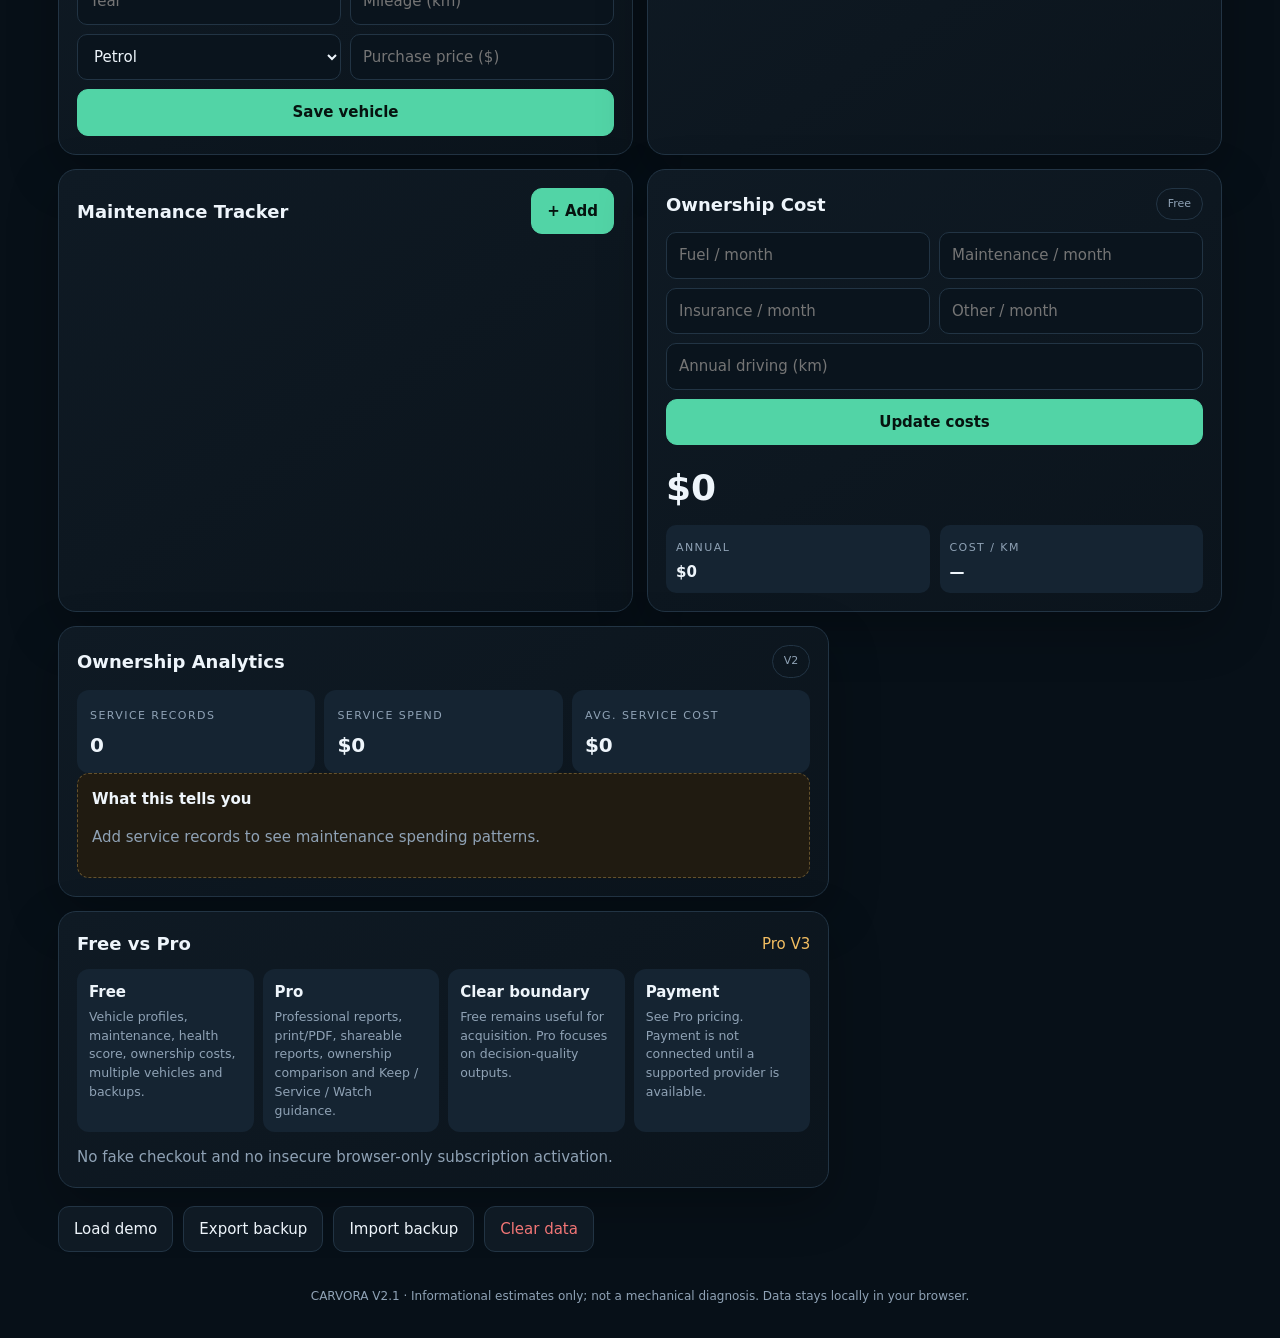
==== commit 7cfd0a81: "Improve first-user onboarding and demo discovery" ====
--- a/index.html
+++ b/index.html
@@ -5,9 +5,9 @@
 <meta name="description" content="CARVORA vehicle intelligence: health score, maintenance schedules, ownership costs, professional reports and vehicle comparisons."><meta property="og:title" content="CARVORA — Vehicle Intelligence"><meta property="og:description" content="Know what your car needs next. Track maintenance, costs and vehicle health privately."><title>CARVORA — Vehicle Intelligence</title><link rel="stylesheet" href="styles.css">
 </head><body><div class="wrap">
 <header class="top"><a class="brand" href="#top">CARV<span>O</span>RA</a><nav><a href="#vehicle">Vehicle</a><a href="#maintenance">Maintenance</a><a href="#calculator">Costs</a><a href="#analytics">Analytics</a><a href="pro.html">Pro</a></nav><div class="badge">V2.1 · FREE</div></header>
-<section class="hero" id="top"><div class="eyebrow">Vehicle intelligence workspace</div><h1>Know what your car needs next.</h1><p>One private workspace for vehicle health, service schedules and ownership costs. No account, no backend, no setup.</p><div class="actions"><button class="btn primary" id="addVehicle">Add my vehicle</button><a class="btn" href="calculator.html">Free cost calculator</a><a class="btn" href="pro.html">Explore Pro →</a></div><div class="trust"><span>✓ No account</span><span>✓ Private local data</span><span>✓ Multiple vehicles</span></div></section>
+<section class="hero" id="top"><div class="eyebrow">Vehicle intelligence workspace</div><h1>Know what your car needs next.</h1><p>One private workspace for vehicle health, service schedules and ownership costs. No account, no backend, no setup.</p><div class="actions"><button class="btn primary" id="addVehicle">Add my vehicle</button><button class="btn" id="resetDemo">Try a 60-second demo</button><a class="btn" href="calculator.html">Free cost calculator</a><a class="btn" href="pro.html">Explore Pro →</a></div><div class="trust"><span>✓ No account</span><span>✓ Private local data</span><span>✓ Multiple vehicles</span></div></section>
 <section class="value-strip"><div><b>Health</b><span>See a simple vehicle score.</span></div><div><b>Maintenance</b><span>Know what is due and when.</span></div><div><b>Costs</b><span>Track monthly and annual ownership spend.</span></div><div><b>Analytics</b><span>Understand your service history.</span></div></section>
-<section class="conversion"><div><div class="eyebrow">Start free</div><h2>Not ready to build a garage?</h2><p class="muted">Use the public calculator first. Estimate your real ownership cost in under a minute, then move into the full CARVORA workspace when you are ready.</p></div><a class="btn primary" href="calculator.html">Calculate my car cost →</a></section>
+<section class="conversion"><div><div class="eyebrow">Start free</div><h2>Get a useful answer before creating an account.</h2><p class="muted">Run the public calculator or load the demo garage. If CARVORA gives you a useful answer, keep your vehicle data locally and move to Pro when you need professional reports and decision guidance.</p></div><div class="actions"><button class="btn primary" id="resetDemo2">Load demo garage →</button><a class="btn" href="calculator.html">Calculate my car cost</a></div></section>
 <section class="card wide" style="margin-bottom:18px"><div class="section-head"><div><div class="eyebrow">Free car tools</div><h2>Start with one useful answer.</h2></div><span class="pill">No account</span></div><div class="pro-grid"><div><b><a href="car-cost-calculator.html">Car Cost Calculator</a></b><small>Estimate monthly, annual and per-km ownership cost.</small></div><div><b><a href="maintenance-cost.html">Maintenance Cost Planning</a></b><small>Understand service schedules and ownership planning.</small></div><div><b><a href="car-health-score.html">Car Health Score</a></b><small>See how CARVORA turns vehicle data into a planning signal.</small></div><div><b><a href="share.html">Share CARVORA</a></b><small>Send the free calculator to another driver.</small></div></div></section>
 <main class="grid">
 <section class="card wide"><div class="section-head"><h2>Garage</h2><span class="pill" id="vehicleCount">1 vehicle</span></div><div class="garage" id="garageList"></div><div class="muted garage-hint">Select a vehicle to work on it. Rename, remove, export or restore your garage from this browser.</div></section>
@@ -19,5 +19,5 @@
 <section class="card half" id="calculator"><div class="section-head"><h2>Ownership Cost</h2><span class="pill">Free</span></div><form class="form" id="costForm"><input id="fuel" type="number" min="0" placeholder="Fuel / month"><input id="service" type="number" min="0" placeholder="Maintenance / month"><input id="insurance" type="number" min="0" placeholder="Insurance / month"><input id="other" type="number" min="0" placeholder="Other / month"><input id="annualKm" class="full" type="number" min="0" placeholder="Annual driving (km)"><button class="btn primary full" type="submit">Update costs</button></form><div class="cost" id="total">$0</div><div class="cost-grid"><div><span class="label">Annual</span><b id="annualCost2">$0</b></div><div><span class="label">Cost / km</span><b id="costPerKm">—</b></div></div></section>
 <section class="card wide" id="analytics"><div class="section-head"><h2>Ownership Analytics</h2><span class="pill">V2</span></div><div class="metrics"><div class="metric"><span class="label">Service records</span><strong id="recordCount">0</strong></div><div class="metric"><span class="label">Service spend</span><strong id="serviceSpend">$0</strong></div><div class="metric"><span class="label">Avg. service cost</span><strong id="avgService">$0</strong></div></div><div class="probox"><b>What this tells you</b><p class="muted" id="analyticsText">Add service records to see maintenance spending patterns.</p></div></section>
 <section class="card wide"><div class="section-head"><h2>Free vs Pro</h2><span class="pro">Pro V3</span></div><div class="pro-grid"><div><b>Free</b><small>Vehicle profiles, maintenance, health score, ownership costs, multiple vehicles and backups.</small></div><div><b>Pro</b><small>Professional reports, print/PDF, shareable reports, ownership comparison and Keep / Service / Watch guidance.</small></div><div><b>Clear boundary</b><small>Free remains useful for acquisition. Pro focuses on decision-quality outputs.</small></div><div><b>Payment</b><small><a href="pro.html">See Pro pricing</a>. Payment is not connected until a supported provider is available.</small></div></div><p class="muted pro-note">No fake checkout and no insecure browser-only subscription activation.</p></section>
-</main><div class="actions utility"><button class="btn" id="resetDemo">Load demo</button><button class="btn" id="exportData">Export backup</button><button class="btn" id="importData">Import backup</button><input id="importFile" type="file" accept="application/json" hidden><button class="btn dangerBtn" id="clearData">Clear data</button></div><footer>CARVORA V2.1 · Informational estimates only; not a mechanical diagnosis. Data stays locally in your browser.</footer></div>
-<div class="modal" id="maintenanceModal" aria-hidden="true"><div class="modal-card"><div class="section-head"><h2>Maintenance record</h2><button class="btn" type="button" onclick="closeMaintenance()">×</button></div><form class="form" id="maintenanceForm"><input type="hidden" id="mIndex"><input id="mName" class="full" placeholder="Service name" required><input id="mDate" type="date" required><input id="mMileage" type="number" min="0" placeholder="Service mileage"><input id="mIntervalKm" type="number" min="0" placeholder="Repeat every km"><input id="mIntervalMonths" type="number" min="0" placeholder="Repeat every months"><input id="mCost" type="number" min="0" placeholder="Cost ($)"><input id="mNotes" class="full" placeholder="Notes"><div class="modal-actions full"><button class="btn" id="cancelMaintenance" type="button">Cancel</button><button class="btn primary" type="submit">Save record</button></div></form></div></div><div id="toast" class="toast" role="status" aria-live="polite"></div><script src="app.js"></script></body></html>+</main><div class="actions utility"><button class="btn" id="resetDemo3">Load demo</button><button class="btn" id="exportData">Export backup</button><button class="btn" id="importData">Import backup</button><input id="importFile" type="file" accept="application/json" hidden><button class="btn dangerBtn" id="clearData">Clear data</button></div><footer>CARVORA V2.1 · Informational estimates only; not a mechanical diagnosis. Data stays locally in your browser.</footer></div>
+<div class="modal" id="maintenanceModal" aria-hidden="true"><div class="modal-card"><div class="section-head"><h2>Maintenance record</h2><button class="btn" type="button" onclick="closeMaintenance()">×</button></div><form class="form" id="maintenanceForm"><input type="hidden" id="mIndex"><input id="mName" class="full" placeholder="Service name" required><input id="mDate" type="date" required><input id="mMileage" type="number" min="0" placeholder="Service mileage"><input id="mIntervalKm" type="number" min="0" placeholder="Repeat every km"><input id="mIntervalMonths" type="number" min="0" placeholder="Repeat every months"><input id="mCost" type="number" min="0" placeholder="Cost ($)"><input id="mNotes" class="full" placeholder="Notes"><div class="modal-actions full"><button class="btn" id="cancelMaintenance" type="button">Cancel</button><button class="btn primary" type="submit">Save record</button></div></form></div></div><div id="toast" class="toast" role="status" aria-live="polite"></div><script src="app.js"></script><script>document.getElementById('resetDemo2')?.addEventListener('click',()=>document.getElementById('resetDemo3')?.click());document.getElementById('resetDemo')?.addEventListener('click',()=>document.getElementById('resetDemo3')?.click());</script></body></html>
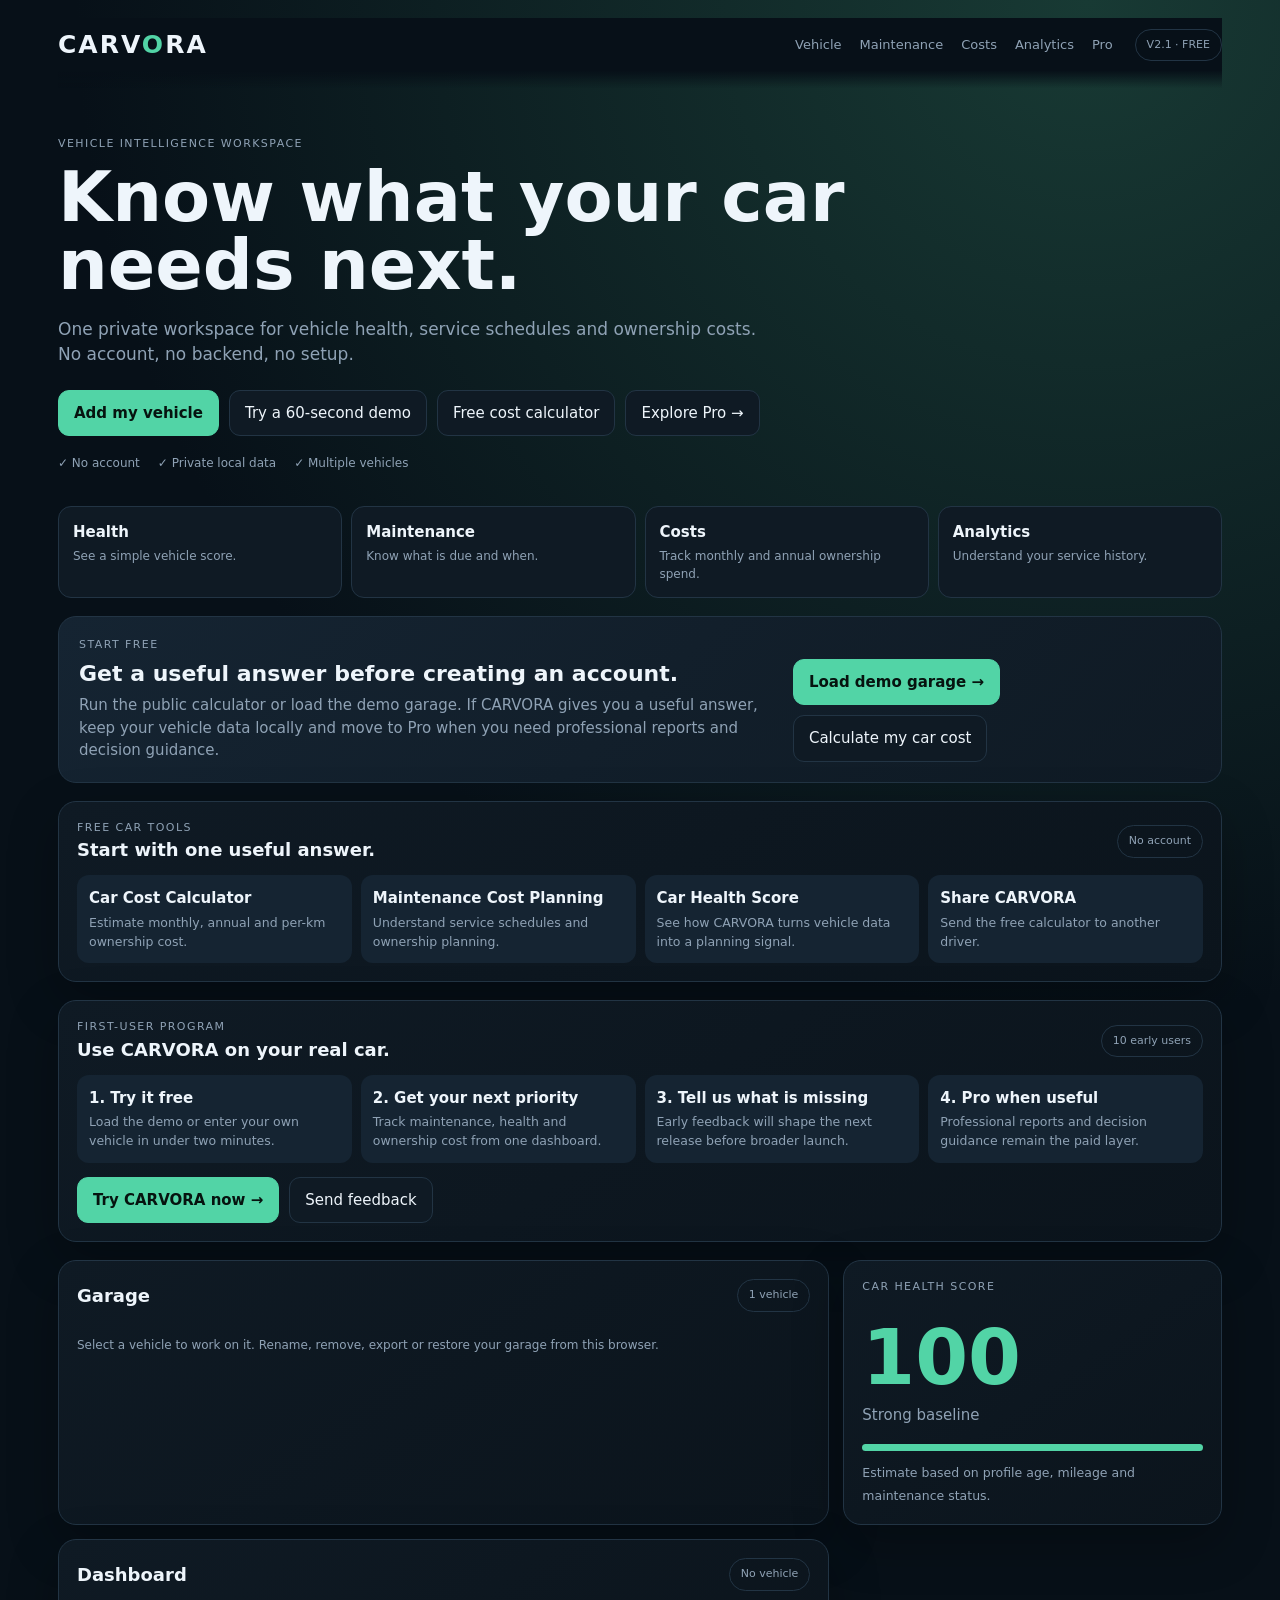
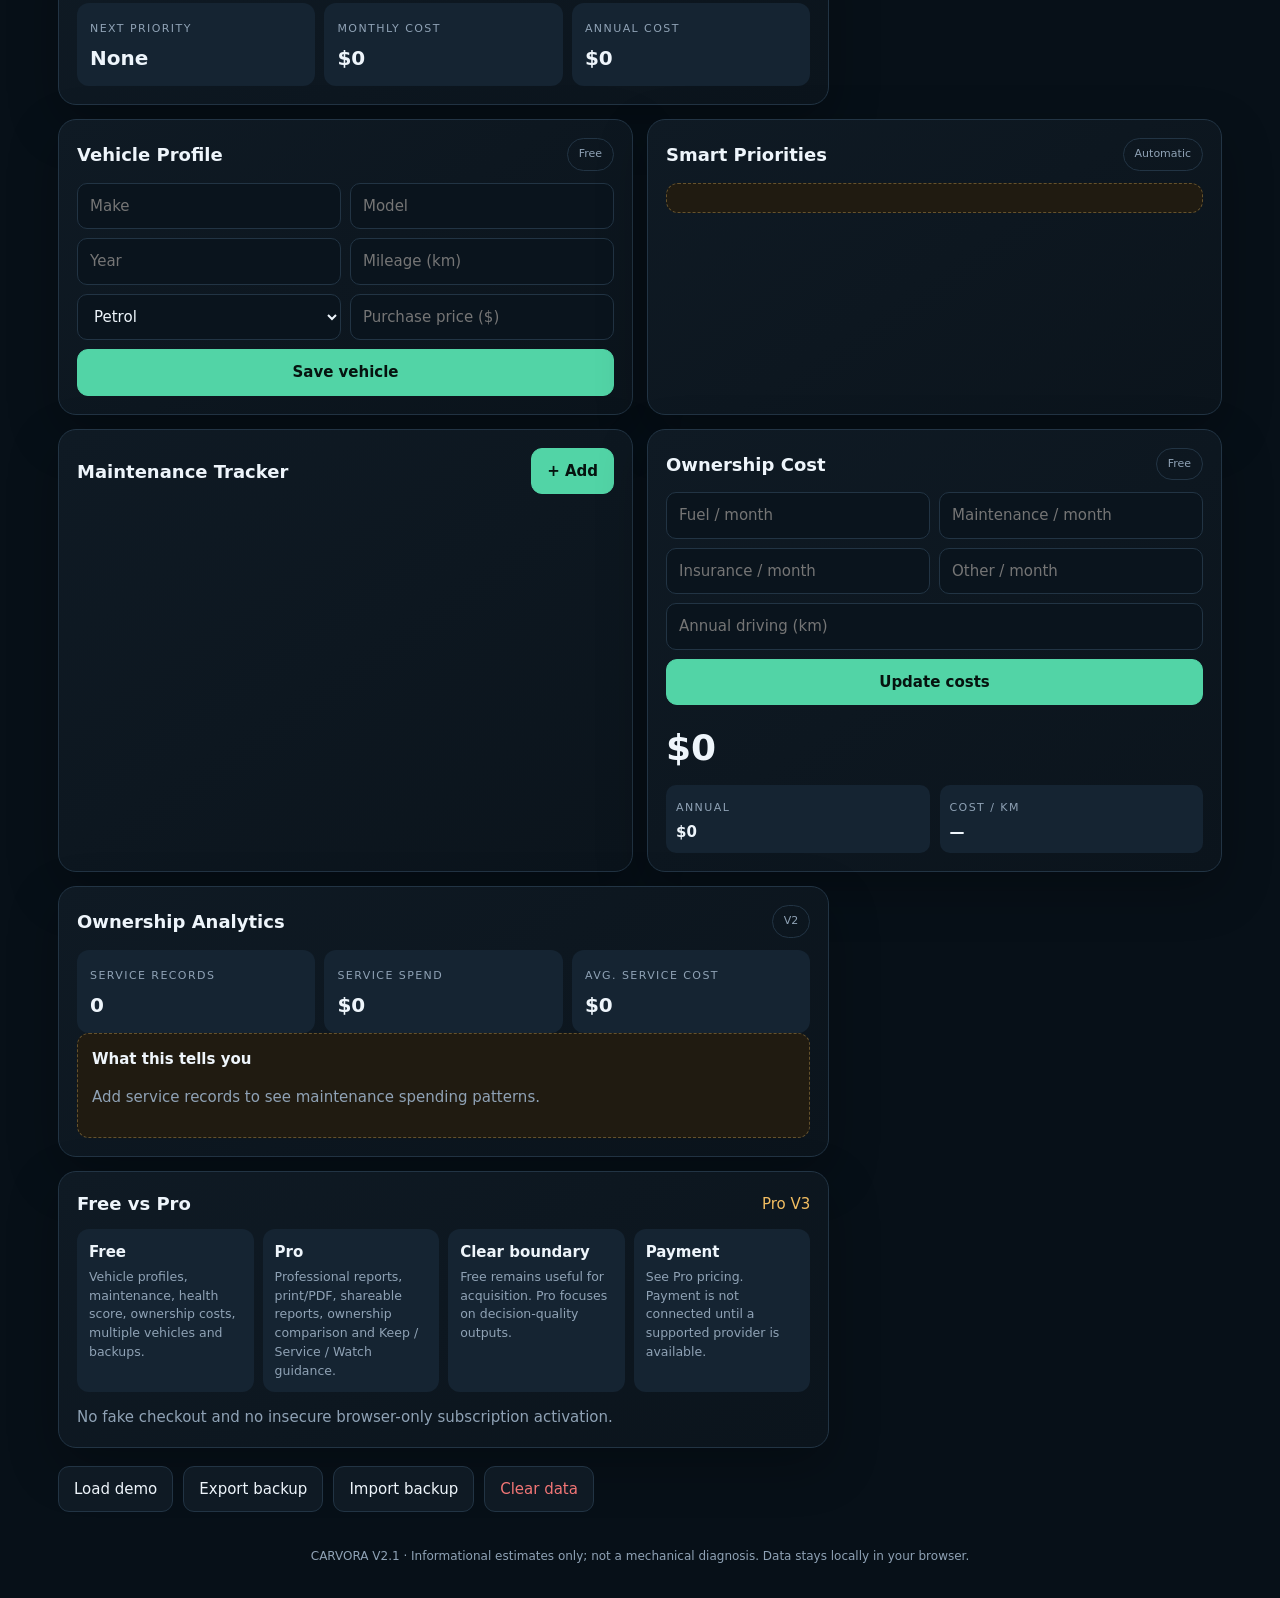
==== commit c51e3c93: "Improve first-user acquisition and feedback path" ====
--- a/index.html
+++ b/index.html
@@ -9,6 +9,7 @@
 <section class="value-strip"><div><b>Health</b><span>See a simple vehicle score.</span></div><div><b>Maintenance</b><span>Know what is due and when.</span></div><div><b>Costs</b><span>Track monthly and annual ownership spend.</span></div><div><b>Analytics</b><span>Understand your service history.</span></div></section>
 <section class="conversion"><div><div class="eyebrow">Start free</div><h2>Get a useful answer before creating an account.</h2><p class="muted">Run the public calculator or load the demo garage. If CARVORA gives you a useful answer, keep your vehicle data locally and move to Pro when you need professional reports and decision guidance.</p></div><div class="actions"><button class="btn primary" id="resetDemo2">Load demo garage →</button><a class="btn" href="calculator.html">Calculate my car cost</a></div></section>
 <section class="card wide" style="margin-bottom:18px"><div class="section-head"><div><div class="eyebrow">Free car tools</div><h2>Start with one useful answer.</h2></div><span class="pill">No account</span></div><div class="pro-grid"><div><b><a href="car-cost-calculator.html">Car Cost Calculator</a></b><small>Estimate monthly, annual and per-km ownership cost.</small></div><div><b><a href="maintenance-cost.html">Maintenance Cost Planning</a></b><small>Understand service schedules and ownership planning.</small></div><div><b><a href="car-health-score.html">Car Health Score</a></b><small>See how CARVORA turns vehicle data into a planning signal.</small></div><div><b><a href="share.html">Share CARVORA</a></b><small>Send the free calculator to another driver.</small></div></div></section>
+<section class="card wide" style="margin-bottom:18px"><div class="section-head"><div><div class="eyebrow">First-user program</div><h2>Use CARVORA on your real car.</h2></div><span class="pill">10 early users</span></div><div class="pro-grid"><div><b>1. Try it free</b><small>Load the demo or enter your own vehicle in under two minutes.</small></div><div><b>2. Get your next priority</b><small>Track maintenance, health and ownership cost from one dashboard.</small></div><div><b>3. Tell us what is missing</b><small>Early feedback will shape the next release before broader launch.</small></div><div><b>4. Pro when useful</b><small>Professional reports and decision guidance remain the paid layer.</small></div></div><div class="actions" style="margin-top:14px"><button class="btn primary" id="resetDemoFirstUsers">Try CARVORA now →</button><a class="btn" href="mailto:carvora.app@gmail.com?subject=CARVORA%20feedback">Send feedback</a></div></section>
 <main class="grid">
 <section class="card wide"><div class="section-head"><h2>Garage</h2><span class="pill" id="vehicleCount">1 vehicle</span></div><div class="garage" id="garageList"></div><div class="muted garage-hint">Select a vehicle to work on it. Rename, remove, export or restore your garage from this browser.</div></section>
 <section class="card score"><div class="label">Car Health Score</div><div class="num good" id="score">100</div><div id="scoreText" class="muted">Strong baseline</div><div class="scorebar"><span id="scoreBar"></span></div><small class="muted">Estimate based on profile age, mileage and maintenance status.</small></section>
@@ -20,4 +21,4 @@
 <section class="card wide" id="analytics"><div class="section-head"><h2>Ownership Analytics</h2><span class="pill">V2</span></div><div class="metrics"><div class="metric"><span class="label">Service records</span><strong id="recordCount">0</strong></div><div class="metric"><span class="label">Service spend</span><strong id="serviceSpend">$0</strong></div><div class="metric"><span class="label">Avg. service cost</span><strong id="avgService">$0</strong></div></div><div class="probox"><b>What this tells you</b><p class="muted" id="analyticsText">Add service records to see maintenance spending patterns.</p></div></section>
 <section class="card wide"><div class="section-head"><h2>Free vs Pro</h2><span class="pro">Pro V3</span></div><div class="pro-grid"><div><b>Free</b><small>Vehicle profiles, maintenance, health score, ownership costs, multiple vehicles and backups.</small></div><div><b>Pro</b><small>Professional reports, print/PDF, shareable reports, ownership comparison and Keep / Service / Watch guidance.</small></div><div><b>Clear boundary</b><small>Free remains useful for acquisition. Pro focuses on decision-quality outputs.</small></div><div><b>Payment</b><small><a href="pro.html">See Pro pricing</a>. Payment is not connected until a supported provider is available.</small></div></div><p class="muted pro-note">No fake checkout and no insecure browser-only subscription activation.</p></section>
 </main><div class="actions utility"><button class="btn" id="resetDemo3">Load demo</button><button class="btn" id="exportData">Export backup</button><button class="btn" id="importData">Import backup</button><input id="importFile" type="file" accept="application/json" hidden><button class="btn dangerBtn" id="clearData">Clear data</button></div><footer>CARVORA V2.1 · Informational estimates only; not a mechanical diagnosis. Data stays locally in your browser.</footer></div>
-<div class="modal" id="maintenanceModal" aria-hidden="true"><div class="modal-card"><div class="section-head"><h2>Maintenance record</h2><button class="btn" type="button" onclick="closeMaintenance()">×</button></div><form class="form" id="maintenanceForm"><input type="hidden" id="mIndex"><input id="mName" class="full" placeholder="Service name" required><input id="mDate" type="date" required><input id="mMileage" type="number" min="0" placeholder="Service mileage"><input id="mIntervalKm" type="number" min="0" placeholder="Repeat every km"><input id="mIntervalMonths" type="number" min="0" placeholder="Repeat every months"><input id="mCost" type="number" min="0" placeholder="Cost ($)"><input id="mNotes" class="full" placeholder="Notes"><div class="modal-actions full"><button class="btn" id="cancelMaintenance" type="button">Cancel</button><button class="btn primary" type="submit">Save record</button></div></form></div></div><div id="toast" class="toast" role="status" aria-live="polite"></div><script src="app.js"></script><script>document.getElementById('resetDemo2')?.addEventListener('click',()=>document.getElementById('resetDemo3')?.click());document.getElementById('resetDemo')?.addEventListener('click',()=>document.getElementById('resetDemo3')?.click());</script></body></html>+<div class="modal" id="maintenanceModal" aria-hidden="true"><div class="modal-card"><div class="section-head"><h2>Maintenance record</h2><button class="btn" type="button" onclick="closeMaintenance()">×</button></div><form class="form" id="maintenanceForm"><input type="hidden" id="mIndex"><input id="mName" class="full" placeholder="Service name" required><input id="mDate" type="date" required><input id="mMileage" type="number" min="0" placeholder="Service mileage"><input id="mIntervalKm" type="number" min="0" placeholder="Repeat every km"><input id="mIntervalMonths" type="number" min="0" placeholder="Repeat every months"><input id="mCost" type="number" min="0" placeholder="Cost ($)"><input id="mNotes" class="full" placeholder="Notes"><div class="modal-actions full"><button class="btn" id="cancelMaintenance" type="button">Cancel</button><button class="btn primary" type="submit">Save record</button></div></form></div></div><div id="toast" class="toast" role="status" aria-live="polite"></div><script src="app.js"></script><script>document.getElementById('resetDemo2')?.addEventListener('click',()=>document.getElementById('resetDemo')?.click());document.getElementById('resetDemo3')?.addEventListener('click',()=>document.getElementById('resetDemo')?.click());document.getElementById('resetDemoFirstUsers')?.addEventListener('click',()=>document.getElementById('resetDemo')?.click());</script></body></html>
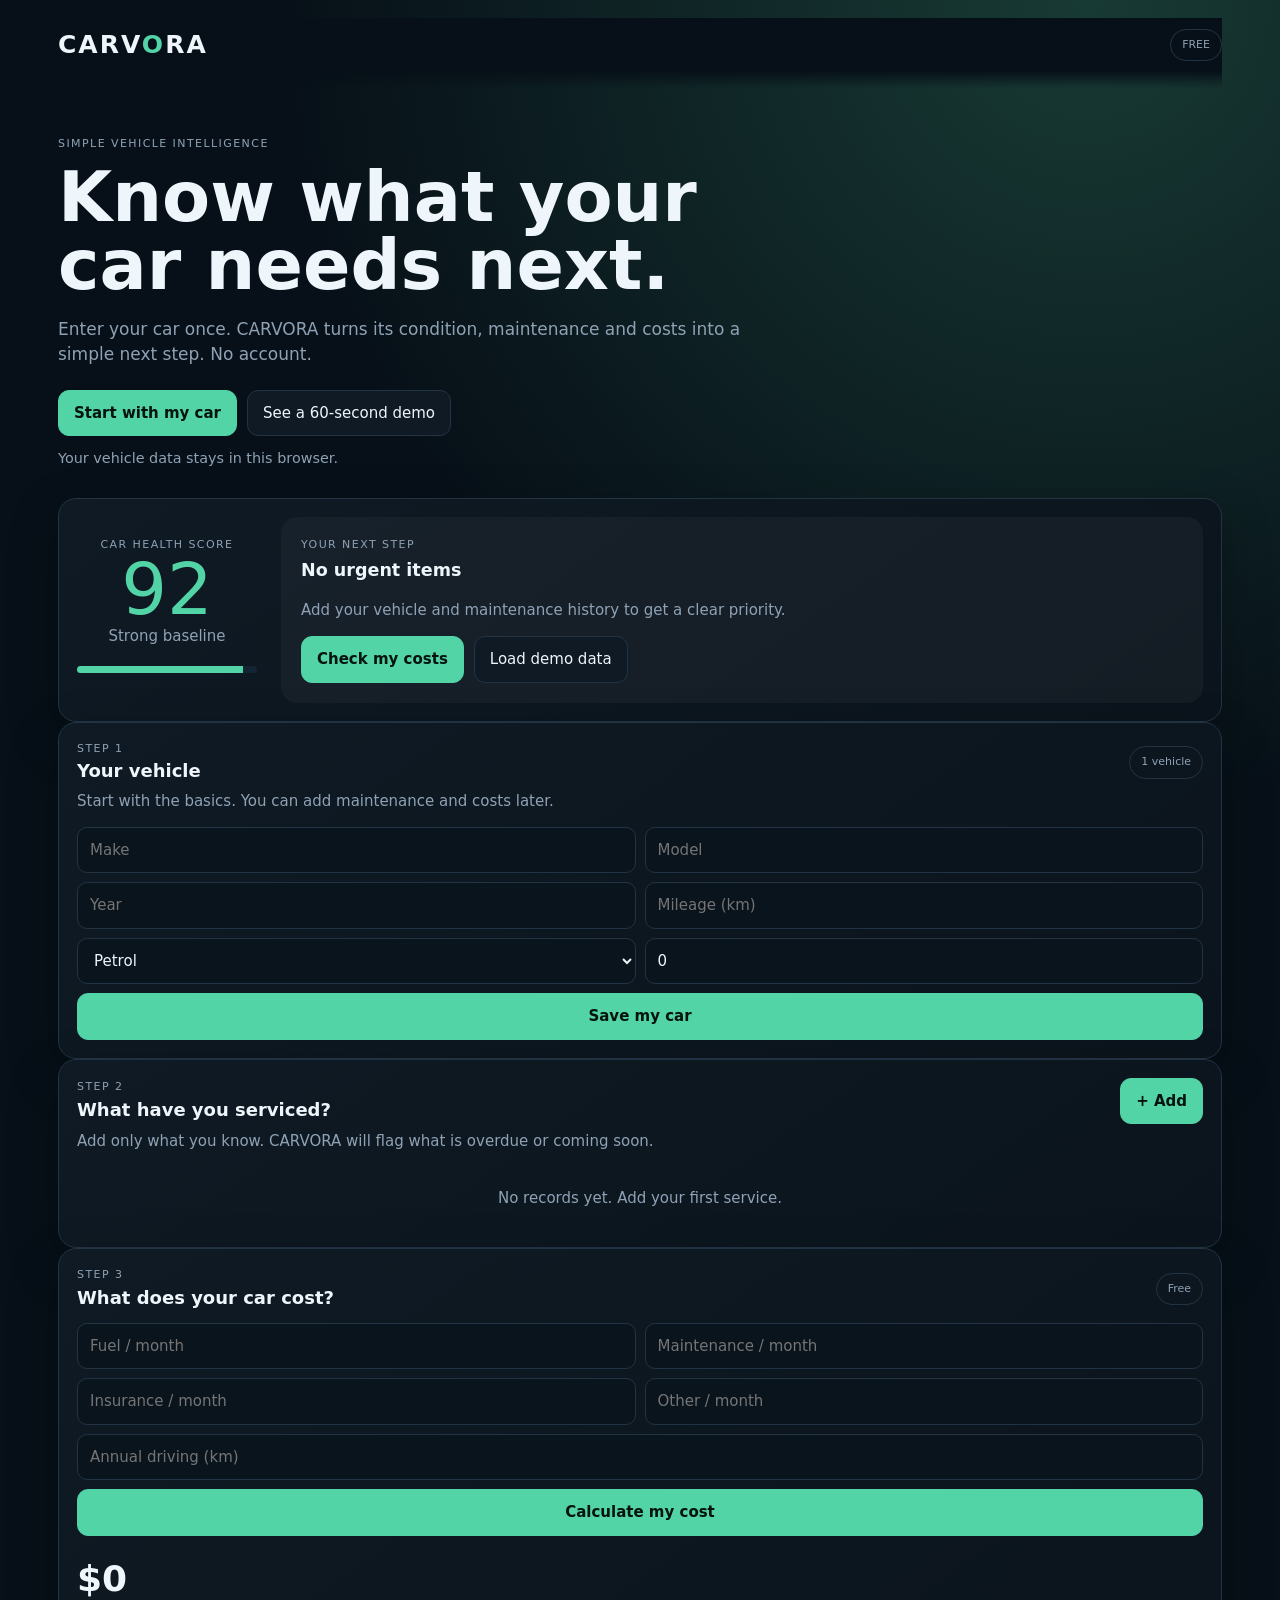
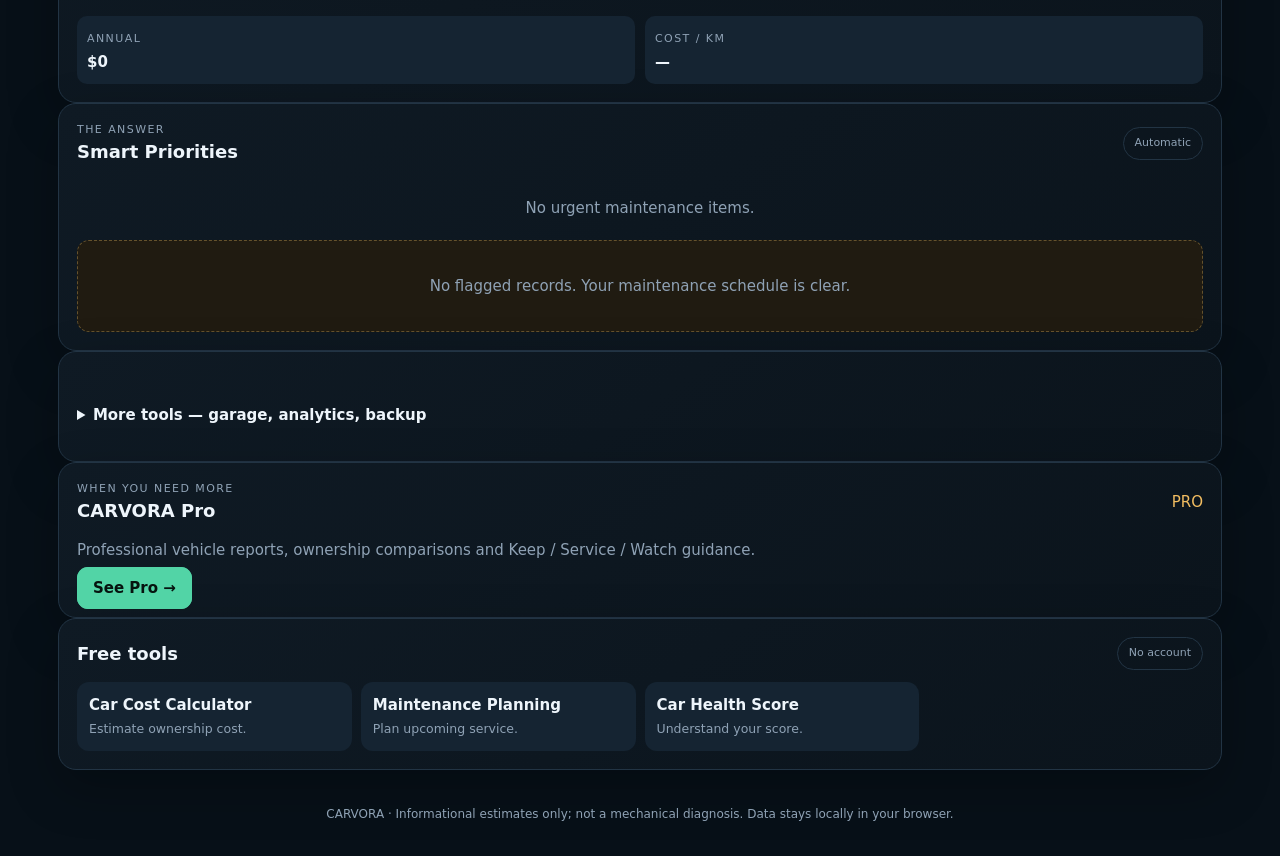
==== commit f31f420d: "Simplify CARVORA first-use experience" ====
--- a/index.html
+++ b/index.html
@@ -2,23 +2,68 @@
 <html lang="en">
 <head>
 <meta charset="utf-8"><meta name="viewport" content="width=device-width,initial-scale=1"><meta name="theme-color" content="#071018">
-<meta name="description" content="CARVORA vehicle intelligence: health score, maintenance schedules, ownership costs, professional reports and vehicle comparisons."><meta property="og:title" content="CARVORA — Vehicle Intelligence"><meta property="og:description" content="Know what your car needs next. Track maintenance, costs and vehicle health privately."><title>CARVORA — Vehicle Intelligence</title><link rel="stylesheet" href="styles.css">
-</head><body><div class="wrap">
-<header class="top"><a class="brand" href="#top">CARV<span>O</span>RA</a><nav><a href="#vehicle">Vehicle</a><a href="#maintenance">Maintenance</a><a href="#calculator">Costs</a><a href="#analytics">Analytics</a><a href="pro.html">Pro</a></nav><div class="badge">V2.1 · FREE</div></header>
-<section class="hero" id="top"><div class="eyebrow">Vehicle intelligence workspace</div><h1>Know what your car needs next.</h1><p>One private workspace for vehicle health, service schedules and ownership costs. No account, no backend, no setup.</p><div class="actions"><button class="btn primary" id="addVehicle">Add my vehicle</button><button class="btn" id="resetDemo">Try a 60-second demo</button><a class="btn" href="calculator.html">Free cost calculator</a><a class="btn" href="pro.html">Explore Pro →</a></div><div class="trust"><span>✓ No account</span><span>✓ Private local data</span><span>✓ Multiple vehicles</span></div></section>
-<section class="value-strip"><div><b>Health</b><span>See a simple vehicle score.</span></div><div><b>Maintenance</b><span>Know what is due and when.</span></div><div><b>Costs</b><span>Track monthly and annual ownership spend.</span></div><div><b>Analytics</b><span>Understand your service history.</span></div></section>
-<section class="conversion"><div><div class="eyebrow">Start free</div><h2>Get a useful answer before creating an account.</h2><p class="muted">Run the public calculator or load the demo garage. If CARVORA gives you a useful answer, keep your vehicle data locally and move to Pro when you need professional reports and decision guidance.</p></div><div class="actions"><button class="btn primary" id="resetDemo2">Load demo garage →</button><a class="btn" href="calculator.html">Calculate my car cost</a></div></section>
-<section class="card wide" style="margin-bottom:18px"><div class="section-head"><div><div class="eyebrow">Free car tools</div><h2>Start with one useful answer.</h2></div><span class="pill">No account</span></div><div class="pro-grid"><div><b><a href="car-cost-calculator.html">Car Cost Calculator</a></b><small>Estimate monthly, annual and per-km ownership cost.</small></div><div><b><a href="maintenance-cost.html">Maintenance Cost Planning</a></b><small>Understand service schedules and ownership planning.</small></div><div><b><a href="car-health-score.html">Car Health Score</a></b><small>See how CARVORA turns vehicle data into a planning signal.</small></div><div><b><a href="share.html">Share CARVORA</a></b><small>Send the free calculator to another driver.</small></div></div></section>
-<section class="card wide" style="margin-bottom:18px"><div class="section-head"><div><div class="eyebrow">First-user program</div><h2>Use CARVORA on your real car.</h2></div><span class="pill">10 early users</span></div><div class="pro-grid"><div><b>1. Try it free</b><small>Load the demo or enter your own vehicle in under two minutes.</small></div><div><b>2. Get your next priority</b><small>Track maintenance, health and ownership cost from one dashboard.</small></div><div><b>3. Tell us what is missing</b><small>Early feedback will shape the next release before broader launch.</small></div><div><b>4. Pro when useful</b><small>Professional reports and decision guidance remain the paid layer.</small></div></div><div class="actions" style="margin-top:14px"><button class="btn primary" id="resetDemoFirstUsers">Try CARVORA now →</button><a class="btn" href="mailto:carvora.app@gmail.com?subject=CARVORA%20feedback">Send feedback</a></div></section>
-<main class="grid">
-<section class="card wide"><div class="section-head"><h2>Garage</h2><span class="pill" id="vehicleCount">1 vehicle</span></div><div class="garage" id="garageList"></div><div class="muted garage-hint">Select a vehicle to work on it. Rename, remove, export or restore your garage from this browser.</div></section>
-<section class="card score"><div class="label">Car Health Score</div><div class="num good" id="score">100</div><div id="scoreText" class="muted">Strong baseline</div><div class="scorebar"><span id="scoreBar"></span></div><small class="muted">Estimate based on profile age, mileage and maintenance status.</small></section>
-<section class="card wide"><div class="section-head"><h2>Dashboard</h2><span class="pill" id="activeVehicle">No vehicle</span></div><div class="metrics"><div class="metric"><span class="label">Next priority</span><strong id="nextService">None</strong></div><div class="metric"><span class="label">Monthly cost</span><strong id="monthly">$0</strong></div><div class="metric"><span class="label">Annual cost</span><strong id="annualCost">$0</strong></div></div><div class="list" id="priorityList"></div></section>
-<section class="card half" id="vehicle"><div class="section-head"><h2>Vehicle Profile</h2><span class="pill">Free</span></div><form class="form" id="vehicleForm"><input id="make" placeholder="Make" required><input id="model" placeholder="Model" required><input id="year" type="number" min="1950" max="2100" placeholder="Year" required><input id="mileage" type="number" min="0" placeholder="Mileage (km)" required><select id="fuelType"><option>Petrol</option><option>Diesel</option><option>Hybrid</option><option>Electric</option></select><input id="purchasePrice" type="number" min="0" placeholder="Purchase price ($)"><button class="btn primary full" type="submit">Save vehicle</button></form></section>
-<section class="card half"><div class="section-head"><h2>Smart Priorities</h2><span class="pill">Automatic</span></div><div id="priorityList2" class="probox"></div></section>
-<section class="card half" id="maintenance"><div class="section-head"><h2>Maintenance Tracker</h2><button class="btn primary" id="addMaintenance">+ Add</button></div><div class="list" id="maintenanceList"></div></section>
-<section class="card half" id="calculator"><div class="section-head"><h2>Ownership Cost</h2><span class="pill">Free</span></div><form class="form" id="costForm"><input id="fuel" type="number" min="0" placeholder="Fuel / month"><input id="service" type="number" min="0" placeholder="Maintenance / month"><input id="insurance" type="number" min="0" placeholder="Insurance / month"><input id="other" type="number" min="0" placeholder="Other / month"><input id="annualKm" class="full" type="number" min="0" placeholder="Annual driving (km)"><button class="btn primary full" type="submit">Update costs</button></form><div class="cost" id="total">$0</div><div class="cost-grid"><div><span class="label">Annual</span><b id="annualCost2">$0</b></div><div><span class="label">Cost / km</span><b id="costPerKm">—</b></div></div></section>
-<section class="card wide" id="analytics"><div class="section-head"><h2>Ownership Analytics</h2><span class="pill">V2</span></div><div class="metrics"><div class="metric"><span class="label">Service records</span><strong id="recordCount">0</strong></div><div class="metric"><span class="label">Service spend</span><strong id="serviceSpend">$0</strong></div><div class="metric"><span class="label">Avg. service cost</span><strong id="avgService">$0</strong></div></div><div class="probox"><b>What this tells you</b><p class="muted" id="analyticsText">Add service records to see maintenance spending patterns.</p></div></section>
-<section class="card wide"><div class="section-head"><h2>Free vs Pro</h2><span class="pro">Pro V3</span></div><div class="pro-grid"><div><b>Free</b><small>Vehicle profiles, maintenance, health score, ownership costs, multiple vehicles and backups.</small></div><div><b>Pro</b><small>Professional reports, print/PDF, shareable reports, ownership comparison and Keep / Service / Watch guidance.</small></div><div><b>Clear boundary</b><small>Free remains useful for acquisition. Pro focuses on decision-quality outputs.</small></div><div><b>Payment</b><small><a href="pro.html">See Pro pricing</a>. Payment is not connected until a supported provider is available.</small></div></div><p class="muted pro-note">No fake checkout and no insecure browser-only subscription activation.</p></section>
-</main><div class="actions utility"><button class="btn" id="resetDemo3">Load demo</button><button class="btn" id="exportData">Export backup</button><button class="btn" id="importData">Import backup</button><input id="importFile" type="file" accept="application/json" hidden><button class="btn dangerBtn" id="clearData">Clear data</button></div><footer>CARVORA V2.1 · Informational estimates only; not a mechanical diagnosis. Data stays locally in your browser.</footer></div>
-<div class="modal" id="maintenanceModal" aria-hidden="true"><div class="modal-card"><div class="section-head"><h2>Maintenance record</h2><button class="btn" type="button" onclick="closeMaintenance()">×</button></div><form class="form" id="maintenanceForm"><input type="hidden" id="mIndex"><input id="mName" class="full" placeholder="Service name" required><input id="mDate" type="date" required><input id="mMileage" type="number" min="0" placeholder="Service mileage"><input id="mIntervalKm" type="number" min="0" placeholder="Repeat every km"><input id="mIntervalMonths" type="number" min="0" placeholder="Repeat every months"><input id="mCost" type="number" min="0" placeholder="Cost ($)"><input id="mNotes" class="full" placeholder="Notes"><div class="modal-actions full"><button class="btn" id="cancelMaintenance" type="button">Cancel</button><button class="btn primary" type="submit">Save record</button></div></form></div></div><div id="toast" class="toast" role="status" aria-live="polite"></div><script src="app.js"></script><script>document.getElementById('resetDemo2')?.addEventListener('click',()=>document.getElementById('resetDemo')?.click());document.getElementById('resetDemo3')?.addEventListener('click',()=>document.getElementById('resetDemo')?.click());document.getElementById('resetDemoFirstUsers')?.addEventListener('click',()=>document.getElementById('resetDemo')?.click());</script></body></html>+<meta name="description" content="CARVORA — know what your car needs next."><title>CARVORA — Know what your car needs next</title><link rel="stylesheet" href="styles.css">
+<style>
+.hero{padding-bottom:28px}.hero h1{max-width:720px}.hero .actions{margin-top:22px}.simple-note{margin-top:12px;font-size:.9rem;color:var(--muted,#8793a5)}
+.primary-result{display:grid;grid-template-columns:180px 1fr;gap:24px;align-items:center}.score-main{text-align:center}.score-main .num{font-size:72px;line-height:1}.answer{padding:20px;border-radius:16px;background:rgba(255,255,255,.035)}.answer h3{margin:4px 0 8px}.quick-actions{display:flex;flex-wrap:wrap;gap:10px}.advanced{margin-top:18px}.advanced summary{cursor:pointer;font-weight:700;padding:16px 0}.advanced-grid{display:grid;grid-template-columns:repeat(2,minmax(0,1fr));gap:18px}.section-help{margin:-6px 0 14px}.footer-actions{margin-top:18px}
+@media(max-width:700px){.primary-result{grid-template-columns:1fr;gap:10px}.score-main{text-align:left}.score-main .num{font-size:58px}.advanced-grid{grid-template-columns:1fr}.hero h1{font-size:2.35rem}.top nav{display:none}.quick-actions .btn{width:100%}}
+</style>
+</head>
+<body><div class="wrap">
+<header class="top"><a class="brand" href="#top">CARV<span>O</span>RA</a><div class="badge">FREE</div></header>
+
+<section class="hero" id="top">
+<div class="eyebrow">Simple vehicle intelligence</div>
+<h1>Know what your car needs next.</h1>
+<p>Enter your car once. CARVORA turns its condition, maintenance and costs into a simple next step. No account.</p>
+<div class="actions"><button class="btn primary" id="addVehicle">Start with my car</button><button class="btn" id="resetDemo">See a 60-second demo</button></div>
+<div class="simple-note">Your vehicle data stays in this browser.</div>
+</section>
+
+<section class="card wide primary-result" id="dashboard">
+<div class="score-main"><div class="label">Car Health Score</div><div class="num good" id="score">100</div><div id="scoreText" class="muted">Strong baseline</div><div class="scorebar"><span id="scoreBar"></span></div></div>
+<div class="answer"><div class="eyebrow">Your next step</div><h3 id="nextService">No urgent items</h3><p class="muted" id="answerText">Add your vehicle and maintenance history to get a clear priority.</p><div class="quick-actions"><button class="btn primary" id="openCalc">Check my costs</button><button class="btn" id="resetDemo2">Load demo data</button></div></div>
+</section>
+
+<section class="card wide" id="vehicle">
+<div class="section-head"><div><div class="eyebrow">Step 1</div><h2>Your vehicle</h2></div><span class="pill" id="vehicleCount">1 vehicle</span></div>
+<p class="muted section-help">Start with the basics. You can add maintenance and costs later.</p>
+<form class="form" id="vehicleForm"><input id="make" placeholder="Make" required><input id="model" placeholder="Model" required><input id="year" type="number" min="1950" max="2100" placeholder="Year" required><input id="mileage" type="number" min="0" placeholder="Mileage (km)" required><select id="fuelType"><option>Petrol</option><option>Diesel</option><option>Hybrid</option><option>Electric</option></select><input id="purchasePrice" type="number" min="0" placeholder="Purchase price ($)"><button class="btn primary full" type="submit">Save my car</button></form>
+</section>
+
+<section class="card wide" id="maintenance">
+<div class="section-head"><div><div class="eyebrow">Step 2</div><h2>What have you serviced?</h2></div><button class="btn primary" id="addMaintenance">+ Add</button></div>
+<p class="muted section-help">Add only what you know. CARVORA will flag what is overdue or coming soon.</p><div class="list" id="maintenanceList"></div>
+</section>
+
+<section class="card wide" id="calculator">
+<div class="section-head"><div><div class="eyebrow">Step 3</div><h2>What does your car cost?</h2></div><span class="pill">Free</span></div>
+<form class="form" id="costForm"><input id="fuel" type="number" min="0" placeholder="Fuel / month"><input id="service" type="number" min="0" placeholder="Maintenance / month"><input id="insurance" type="number" min="0" placeholder="Insurance / month"><input id="other" type="number" min="0" placeholder="Other / month"><input id="annualKm" class="full" type="number" min="0" placeholder="Annual driving (km)"><button class="btn primary full" type="submit">Calculate my cost</button></form><div class="cost" id="total">$0</div><div class="cost-grid"><div><span class="label">Annual</span><b id="annualCost2">$0</b></div><div><span class="label">Cost / km</span><b id="costPerKm">—</b></div></div>
+</section>
+
+<section class="card wide" id="priorities">
+<div class="section-head"><div><div class="eyebrow">The answer</div><h2>Smart Priorities</h2></div><span class="pill">Automatic</span></div>
+<div id="priorityList" class="list"></div><div id="priorityList2" class="probox"></div>
+</section>
+
+<section class="card wide"><details class="advanced"><summary>More tools — garage, analytics, backup</summary>
+<div class="advanced-grid">
+<div class="card"><div class="section-head"><h2>Garage</h2><span class="pill" id="activeVehicle">Current</span></div><div class="garage" id="garageList"></div><div class="muted garage-hint">Manage multiple vehicles here.</div></div>
+<div class="card" id="analytics"><div class="section-head"><h2>Ownership Analytics</h2><span class="pill">Free</span></div><div class="metrics"><div class="metric"><span class="label">Service records</span><strong id="recordCount">0</strong></div><div class="metric"><span class="label">Service spend</span><strong id="serviceSpend">$0</strong></div><div class="metric"><span class="label">Avg. service cost</span><strong id="avgService">$0</strong></div></div><p class="muted" id="analyticsText">Add service records to see maintenance spending patterns.</p></div>
+</div>
+<div class="actions footer-actions"><button class="btn" id="exportData">Export backup</button><button class="btn" id="importData">Import backup</button><input id="importFile" type="file" accept="application/json" hidden><button class="btn dangerBtn" id="clearData">Clear data</button></div>
+</details></section>
+
+<section class="card wide"><div class="section-head"><div><div class="eyebrow">When you need more</div><h2>CARVORA Pro</h2></div><span class="pro">PRO</span></div><p class="muted">Professional vehicle reports, ownership comparisons and Keep / Service / Watch guidance.</p><a class="btn primary" href="pro.html">See Pro →</a></section>
+
+<section class="card wide"><div class="section-head"><h2>Free tools</h2><span class="pill">No account</span></div><div class="pro-grid"><div><b><a href="car-cost-calculator.html">Car Cost Calculator</a></b><small>Estimate ownership cost.</small></div><div><b><a href="maintenance-cost.html">Maintenance Planning</a></b><small>Plan upcoming service.</small></div><div><b><a href="car-health-score.html">Car Health Score</a></b><small>Understand your score.</small></div></div></section>
+
+<footer>CARVORA · Informational estimates only; not a mechanical diagnosis. Data stays locally in your browser.</footer></div>
+
+<div class="modal" id="maintenanceModal" aria-hidden="true"><div class="modal-card"><div class="section-head"><h2>Maintenance record</h2><button class="btn" type="button" onclick="closeMaintenance()">×</button></div><form class="form" id="maintenanceForm"><input type="hidden" id="mIndex"><input id="mName" class="full" placeholder="Service name" required><input id="mDate" type="date" required><input id="mMileage" type="number" min="0" placeholder="Service mileage"><input id="mIntervalKm" type="number" min="0" placeholder="Repeat every km"><input id="mIntervalMonths" type="number" min="0" placeholder="Repeat every months"><input id="mCost" type="number" min="0" placeholder="Cost ($)"><input id="mNotes" class="full" placeholder="Notes"><div class="modal-actions full"><button class="btn" id="cancelMaintenance" type="button">Cancel</button><button class="btn primary" type="submit">Save record</button></div></form></div></div>
+<div id="toast" class="toast" role="status" aria-live="polite"></div>
+<script src="app.js"></script><script>
+const originalRender=window.render;
+document.getElementById('resetDemo2')?.addEventListener('click',()=>document.getElementById('resetDemo')?.click());
+document.getElementById('openCalc')?.addEventListener('click',()=>document.getElementById('calculator')?.scrollIntoView({behavior:'smooth'}));
+</script></body></html>
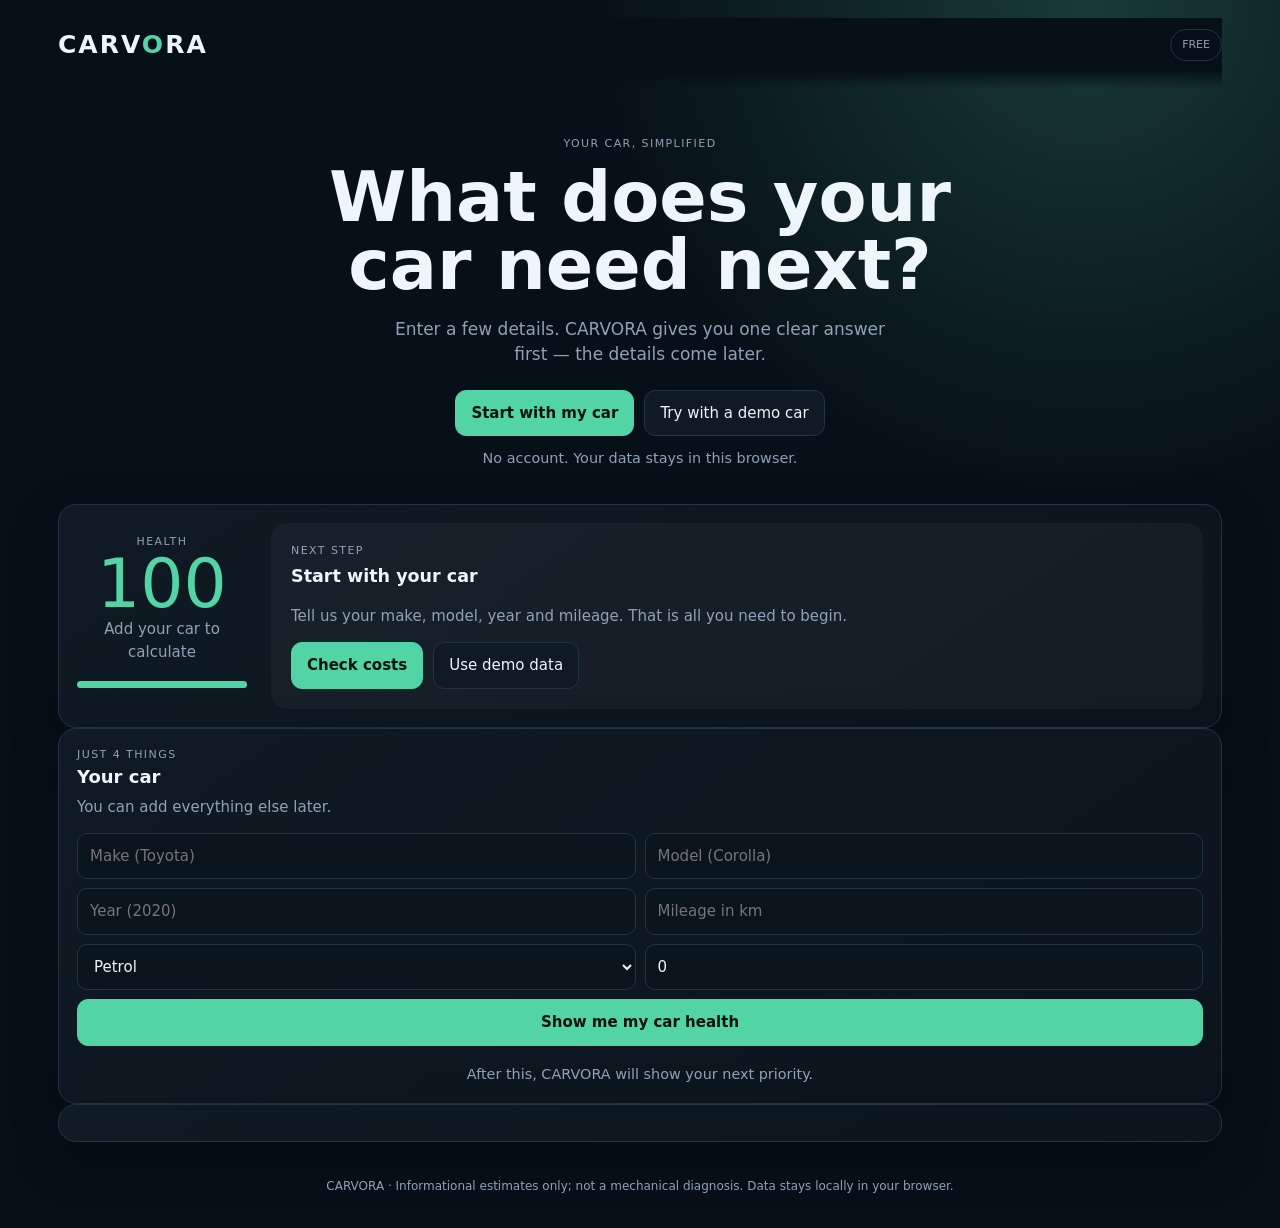
==== commit 8738521c: "Simplify CARVORA to one-action first use" ====
--- a/index.html
+++ b/index.html
@@ -2,68 +2,59 @@
 <html lang="en">
 <head>
 <meta charset="utf-8"><meta name="viewport" content="width=device-width,initial-scale=1"><meta name="theme-color" content="#071018">
-<meta name="description" content="CARVORA — know what your car needs next."><title>CARVORA — Know what your car needs next</title><link rel="stylesheet" href="styles.css">
+<meta name="description" content="CARVORA — know what your car needs next."><title>CARVORA — Your car, simplified</title><link rel="stylesheet" href="styles.css">
 <style>
-.hero{padding-bottom:28px}.hero h1{max-width:720px}.hero .actions{margin-top:22px}.simple-note{margin-top:12px;font-size:.9rem;color:var(--muted,#8793a5)}
-.primary-result{display:grid;grid-template-columns:180px 1fr;gap:24px;align-items:center}.score-main{text-align:center}.score-main .num{font-size:72px;line-height:1}.answer{padding:20px;border-radius:16px;background:rgba(255,255,255,.035)}.answer h3{margin:4px 0 8px}.quick-actions{display:flex;flex-wrap:wrap;gap:10px}.advanced{margin-top:18px}.advanced summary{cursor:pointer;font-weight:700;padding:16px 0}.advanced-grid{display:grid;grid-template-columns:repeat(2,minmax(0,1fr));gap:18px}.section-help{margin:-6px 0 14px}.footer-actions{margin-top:18px}
+.hero{text-align:center;padding-bottom:24px}.hero h1{max-width:650px;margin-left:auto;margin-right:auto}.hero p{max-width:520px;margin-left:auto;margin-right:auto}.hero .actions{justify-content:center;margin-top:22px}.simple-note{margin-top:12px;font-size:.9rem;color:var(--muted,#8793a5)}
+#dashboard{margin-top:10px}.primary-result{display:grid;grid-template-columns:170px 1fr;gap:24px;align-items:center}.score-main{text-align:center}.score-main .num{font-size:68px;line-height:1}.answer{padding:20px;border-radius:16px;background:rgba(255,255,255,.035)}.answer h3{margin:4px 0 8px}.quick-actions{display:flex;flex-wrap:wrap;gap:10px}
+#maintenance,#calculator,#priorities,.advanced,#proSection,#freeTools{display:none}.unlocked #maintenance,.unlocked #calculator,.unlocked #priorities,.unlocked .advanced,.unlocked #proSection,.unlocked #freeTools{display:block}.unlocked .advanced{margin-top:18px}.advanced summary{cursor:pointer;font-weight:700;padding:16px 0}.advanced-grid{display:grid;grid-template-columns:repeat(2,minmax(0,1fr));gap:18px}.section-help{margin:-6px 0 14px}.footer-actions{margin-top:18px}.next-hint{text-align:center;margin:18px 0 0;color:var(--muted,#8793a5);font-size:.9rem}
 @media(max-width:700px){.primary-result{grid-template-columns:1fr;gap:10px}.score-main{text-align:left}.score-main .num{font-size:58px}.advanced-grid{grid-template-columns:1fr}.hero h1{font-size:2.35rem}.top nav{display:none}.quick-actions .btn{width:100%}}
 </style>
 </head>
-<body><div class="wrap">
+<body><div class="wrap" id="app">
 <header class="top"><a class="brand" href="#top">CARV<span>O</span>RA</a><div class="badge">FREE</div></header>
-
 <section class="hero" id="top">
-<div class="eyebrow">Simple vehicle intelligence</div>
-<h1>Know what your car needs next.</h1>
-<p>Enter your car once. CARVORA turns its condition, maintenance and costs into a simple next step. No account.</p>
-<div class="actions"><button class="btn primary" id="addVehicle">Start with my car</button><button class="btn" id="resetDemo">See a 60-second demo</button></div>
-<div class="simple-note">Your vehicle data stays in this browser.</div>
+<div class="eyebrow">Your car, simplified</div>
+<h1>What does your car need next?</h1>
+<p>Enter a few details. CARVORA gives you one clear answer first — the details come later.</p>
+<div class="actions"><button class="btn primary" id="addVehicle">Start with my car</button><button class="btn" id="resetDemo">Try with a demo car</button></div>
+<div class="simple-note">No account. Your data stays in this browser.</div>
 </section>
-
 <section class="card wide primary-result" id="dashboard">
-<div class="score-main"><div class="label">Car Health Score</div><div class="num good" id="score">100</div><div id="scoreText" class="muted">Strong baseline</div><div class="scorebar"><span id="scoreBar"></span></div></div>
-<div class="answer"><div class="eyebrow">Your next step</div><h3 id="nextService">No urgent items</h3><p class="muted" id="answerText">Add your vehicle and maintenance history to get a clear priority.</p><div class="quick-actions"><button class="btn primary" id="openCalc">Check my costs</button><button class="btn" id="resetDemo2">Load demo data</button></div></div>
+<div class="score-main"><div class="label">Health</div><div class="num good" id="score">100</div><div id="scoreText" class="muted">Add your car to calculate</div><div class="scorebar"><span id="scoreBar"></span></div></div>
+<div class="answer"><div class="eyebrow">Next step</div><h3 id="nextService">Start with your car</h3><p class="muted" id="answerText">Tell us your make, model, year and mileage. That is all you need to begin.</p><div class="quick-actions"><button class="btn primary" id="openCalc">Check costs</button><button class="btn" id="resetDemo2">Use demo data</button></div></div>
 </section>
-
 <section class="card wide" id="vehicle">
-<div class="section-head"><div><div class="eyebrow">Step 1</div><h2>Your vehicle</h2></div><span class="pill" id="vehicleCount">1 vehicle</span></div>
-<p class="muted section-help">Start with the basics. You can add maintenance and costs later.</p>
-<form class="form" id="vehicleForm"><input id="make" placeholder="Make" required><input id="model" placeholder="Model" required><input id="year" type="number" min="1950" max="2100" placeholder="Year" required><input id="mileage" type="number" min="0" placeholder="Mileage (km)" required><select id="fuelType"><option>Petrol</option><option>Diesel</option><option>Hybrid</option><option>Electric</option></select><input id="purchasePrice" type="number" min="0" placeholder="Purchase price ($)"><button class="btn primary full" type="submit">Save my car</button></form>
+<div class="section-head"><div><div class="eyebrow">Just 4 things</div><h2>Your car</h2></div></div>
+<p class="muted section-help">You can add everything else later.</p>
+<form class="form" id="vehicleForm"><input id="make" placeholder="Make (Toyota)" required><input id="model" placeholder="Model (Corolla)" required><input id="year" type="number" min="1950" max="2100" placeholder="Year (2020)" required><input id="mileage" type="number" min="0" placeholder="Mileage in km" required><select id="fuelType"><option>Petrol</option><option>Diesel</option><option>Hybrid</option><option>Electric</option></select><input id="purchasePrice" type="number" min="0" placeholder="Purchase price (optional)"><button class="btn primary full" type="submit">Show me my car health</button></form>
+<p class="next-hint">After this, CARVORA will show your next priority.</p>
 </section>
-
 <section class="card wide" id="maintenance">
-<div class="section-head"><div><div class="eyebrow">Step 2</div><h2>What have you serviced?</h2></div><button class="btn primary" id="addMaintenance">+ Add</button></div>
-<p class="muted section-help">Add only what you know. CARVORA will flag what is overdue or coming soon.</p><div class="list" id="maintenanceList"></div>
+<div class="section-head"><div><div class="eyebrow">Optional</div><h2>Maintenance</h2></div><button class="btn primary" id="addMaintenance">+ Add</button></div>
+<p class="muted section-help">Add only services you remember.</p><div class="list" id="maintenanceList"></div>
 </section>
-
 <section class="card wide" id="calculator">
-<div class="section-head"><div><div class="eyebrow">Step 3</div><h2>What does your car cost?</h2></div><span class="pill">Free</span></div>
-<form class="form" id="costForm"><input id="fuel" type="number" min="0" placeholder="Fuel / month"><input id="service" type="number" min="0" placeholder="Maintenance / month"><input id="insurance" type="number" min="0" placeholder="Insurance / month"><input id="other" type="number" min="0" placeholder="Other / month"><input id="annualKm" class="full" type="number" min="0" placeholder="Annual driving (km)"><button class="btn primary full" type="submit">Calculate my cost</button></form><div class="cost" id="total">$0</div><div class="cost-grid"><div><span class="label">Annual</span><b id="annualCost2">$0</b></div><div><span class="label">Cost / km</span><b id="costPerKm">—</b></div></div>
+<div class="section-head"><div><div class="eyebrow">Optional</div><h2>Car cost</h2></div><span class="pill">Free</span></div>
+<form class="form" id="costForm"><input id="fuel" type="number" min="0" placeholder="Fuel / month"><input id="service" type="number" min="0" placeholder="Maintenance / month"><input id="insurance" type="number" min="0" placeholder="Insurance / month"><input id="other" type="number" min="0" placeholder="Other / month"><input id="annualKm" class="full" type="number" min="0" placeholder="Annual driving (km)"><button class="btn primary full" type="submit">Calculate</button></form><div class="cost" id="total">$0</div><div class="cost-grid"><div><span class="label">Annual</span><b id="annualCost2">$0</b></div><div><span class="label">Cost / km</span><b id="costPerKm">—</b></div></div>
 </section>
-
 <section class="card wide" id="priorities">
-<div class="section-head"><div><div class="eyebrow">The answer</div><h2>Smart Priorities</h2></div><span class="pill">Automatic</span></div>
-<div id="priorityList" class="list"></div><div id="priorityList2" class="probox"></div>
+<div class="section-head"><div><div class="eyebrow">Your answer</div><h2>What to do next</h2></div></div><div id="priorityList" class="list"></div><div id="priorityList2" class="probox"></div>
 </section>
-
-<section class="card wide"><details class="advanced"><summary>More tools — garage, analytics, backup</summary>
-<div class="advanced-grid">
-<div class="card"><div class="section-head"><h2>Garage</h2><span class="pill" id="activeVehicle">Current</span></div><div class="garage" id="garageList"></div><div class="muted garage-hint">Manage multiple vehicles here.</div></div>
-<div class="card" id="analytics"><div class="section-head"><h2>Ownership Analytics</h2><span class="pill">Free</span></div><div class="metrics"><div class="metric"><span class="label">Service records</span><strong id="recordCount">0</strong></div><div class="metric"><span class="label">Service spend</span><strong id="serviceSpend">$0</strong></div><div class="metric"><span class="label">Avg. service cost</span><strong id="avgService">$0</strong></div></div><p class="muted" id="analyticsText">Add service records to see maintenance spending patterns.</p></div>
-</div>
-<div class="actions footer-actions"><button class="btn" id="exportData">Export backup</button><button class="btn" id="importData">Import backup</button><input id="importFile" type="file" accept="application/json" hidden><button class="btn dangerBtn" id="clearData">Clear data</button></div>
-</details></section>
-
-<section class="card wide"><div class="section-head"><div><div class="eyebrow">When you need more</div><h2>CARVORA Pro</h2></div><span class="pro">PRO</span></div><p class="muted">Professional vehicle reports, ownership comparisons and Keep / Service / Watch guidance.</p><a class="btn primary" href="pro.html">See Pro →</a></section>
-
-<section class="card wide"><div class="section-head"><h2>Free tools</h2><span class="pill">No account</span></div><div class="pro-grid"><div><b><a href="car-cost-calculator.html">Car Cost Calculator</a></b><small>Estimate ownership cost.</small></div><div><b><a href="maintenance-cost.html">Maintenance Planning</a></b><small>Plan upcoming service.</small></div><div><b><a href="car-health-score.html">Car Health Score</a></b><small>Understand your score.</small></div></div></section>
-
+<section class="card wide"><details class="advanced"><summary>More tools</summary>
+<div class="advanced-grid"><div class="card"><div class="section-head"><h2>Garage</h2><span class="pill" id="activeVehicle">Current</span></div><div class="garage" id="garageList"></div><div class="muted garage-hint">Manage multiple vehicles here.</div></div>
+<div class="card" id="analytics"><div class="section-head"><h2>Ownership Analytics</h2><span class="pill">Free</span></div><div class="metrics"><div class="metric"><span class="label">Service records</span><strong id="recordCount">0</strong></div><div class="metric"><span class="label">Service spend</span><strong id="serviceSpend">$0</strong></div><div class="metric"><span class="label">Avg. service cost</span><strong id="avgService">$0</strong></div></div><p class="muted" id="analyticsText">Add service records to see spending patterns.</p></div></div>
+<div class="actions footer-actions"><button class="btn" id="exportData">Export backup</button><button class="btn" id="importData">Import backup</button><input id="importFile" type="file" accept="application/json" hidden><button class="btn dangerBtn" id="clearData">Clear data</button></div></details></section>
+<section class="card wide" id="proSection"><div class="section-head"><div><div class="eyebrow">When you need more</div><h2>CARVORA Pro</h2></div><span class="pro">PRO</span></div><p class="muted">Professional reports, comparisons and Keep / Service / Watch guidance.</p><a class="btn primary" href="pro.html">See Pro →</a></section>
+<section class="card wide" id="freeTools"><div class="section-head"><h2>Free tools</h2><span class="pill">No account</span></div><div class="pro-grid"><div><b><a href="car-cost-calculator.html">Car Cost Calculator</a></b><small>Estimate ownership cost.</small></div><div><b><a href="maintenance-cost.html">Maintenance Planning</a></b><small>Plan upcoming service.</small></div><div><b><a href="car-health-score.html">Car Health Score</a></b><small>Understand your score.</small></div></div></section>
 <footer>CARVORA · Informational estimates only; not a mechanical diagnosis. Data stays locally in your browser.</footer></div>
-
 <div class="modal" id="maintenanceModal" aria-hidden="true"><div class="modal-card"><div class="section-head"><h2>Maintenance record</h2><button class="btn" type="button" onclick="closeMaintenance()">×</button></div><form class="form" id="maintenanceForm"><input type="hidden" id="mIndex"><input id="mName" class="full" placeholder="Service name" required><input id="mDate" type="date" required><input id="mMileage" type="number" min="0" placeholder="Service mileage"><input id="mIntervalKm" type="number" min="0" placeholder="Repeat every km"><input id="mIntervalMonths" type="number" min="0" placeholder="Repeat every months"><input id="mCost" type="number" min="0" placeholder="Cost ($)"><input id="mNotes" class="full" placeholder="Notes"><div class="modal-actions full"><button class="btn" id="cancelMaintenance" type="button">Cancel</button><button class="btn primary" type="submit">Save record</button></div></form></div></div>
 <div id="toast" class="toast" role="status" aria-live="polite"></div>
 <script src="app.js"></script><script>
-const originalRender=window.render;
-document.getElementById('resetDemo2')?.addEventListener('click',()=>document.getElementById('resetDemo')?.click());
-document.getElementById('openCalc')?.addEventListener('click',()=>document.getElementById('calculator')?.scrollIntoView({behavior:'smooth'}));
+const app=document.getElementById('app');
+const reveal=()=>app.classList.add('unlocked');
+document.getElementById('addVehicle')?.addEventListener('click',()=>document.getElementById('vehicle')?.scrollIntoView({behavior:'smooth'}));
+document.getElementById('resetDemo2')?.addEventListener('click',()=>{document.getElementById('resetDemo')?.click();setTimeout(reveal,100)});
+document.getElementById('resetDemo')?.addEventListener('click',()=>setTimeout(reveal,150));
+document.getElementById('openCalc')?.addEventListener('click',()=>{reveal();document.getElementById('calculator')?.scrollIntoView({behavior:'smooth'})});
+document.getElementById('vehicleForm')?.addEventListener('submit',()=>setTimeout(reveal,150));
 </script></body></html>
